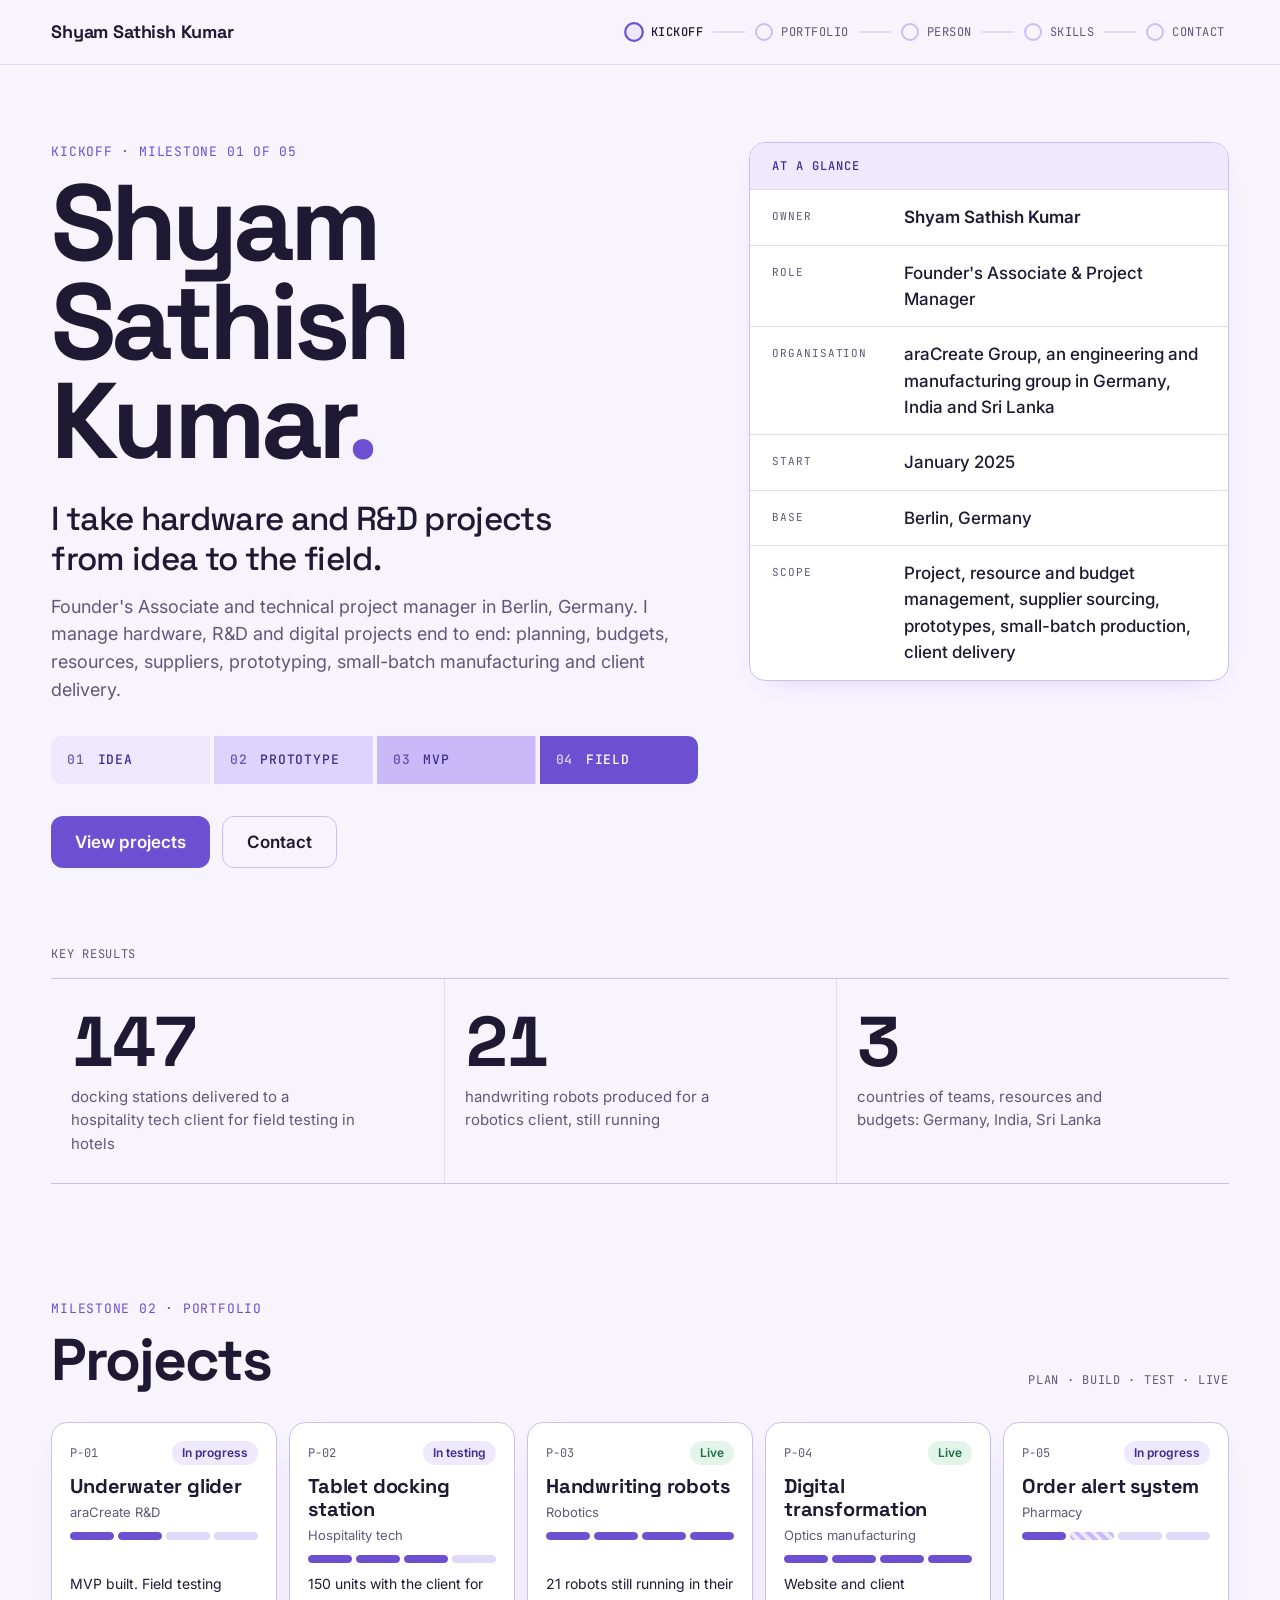
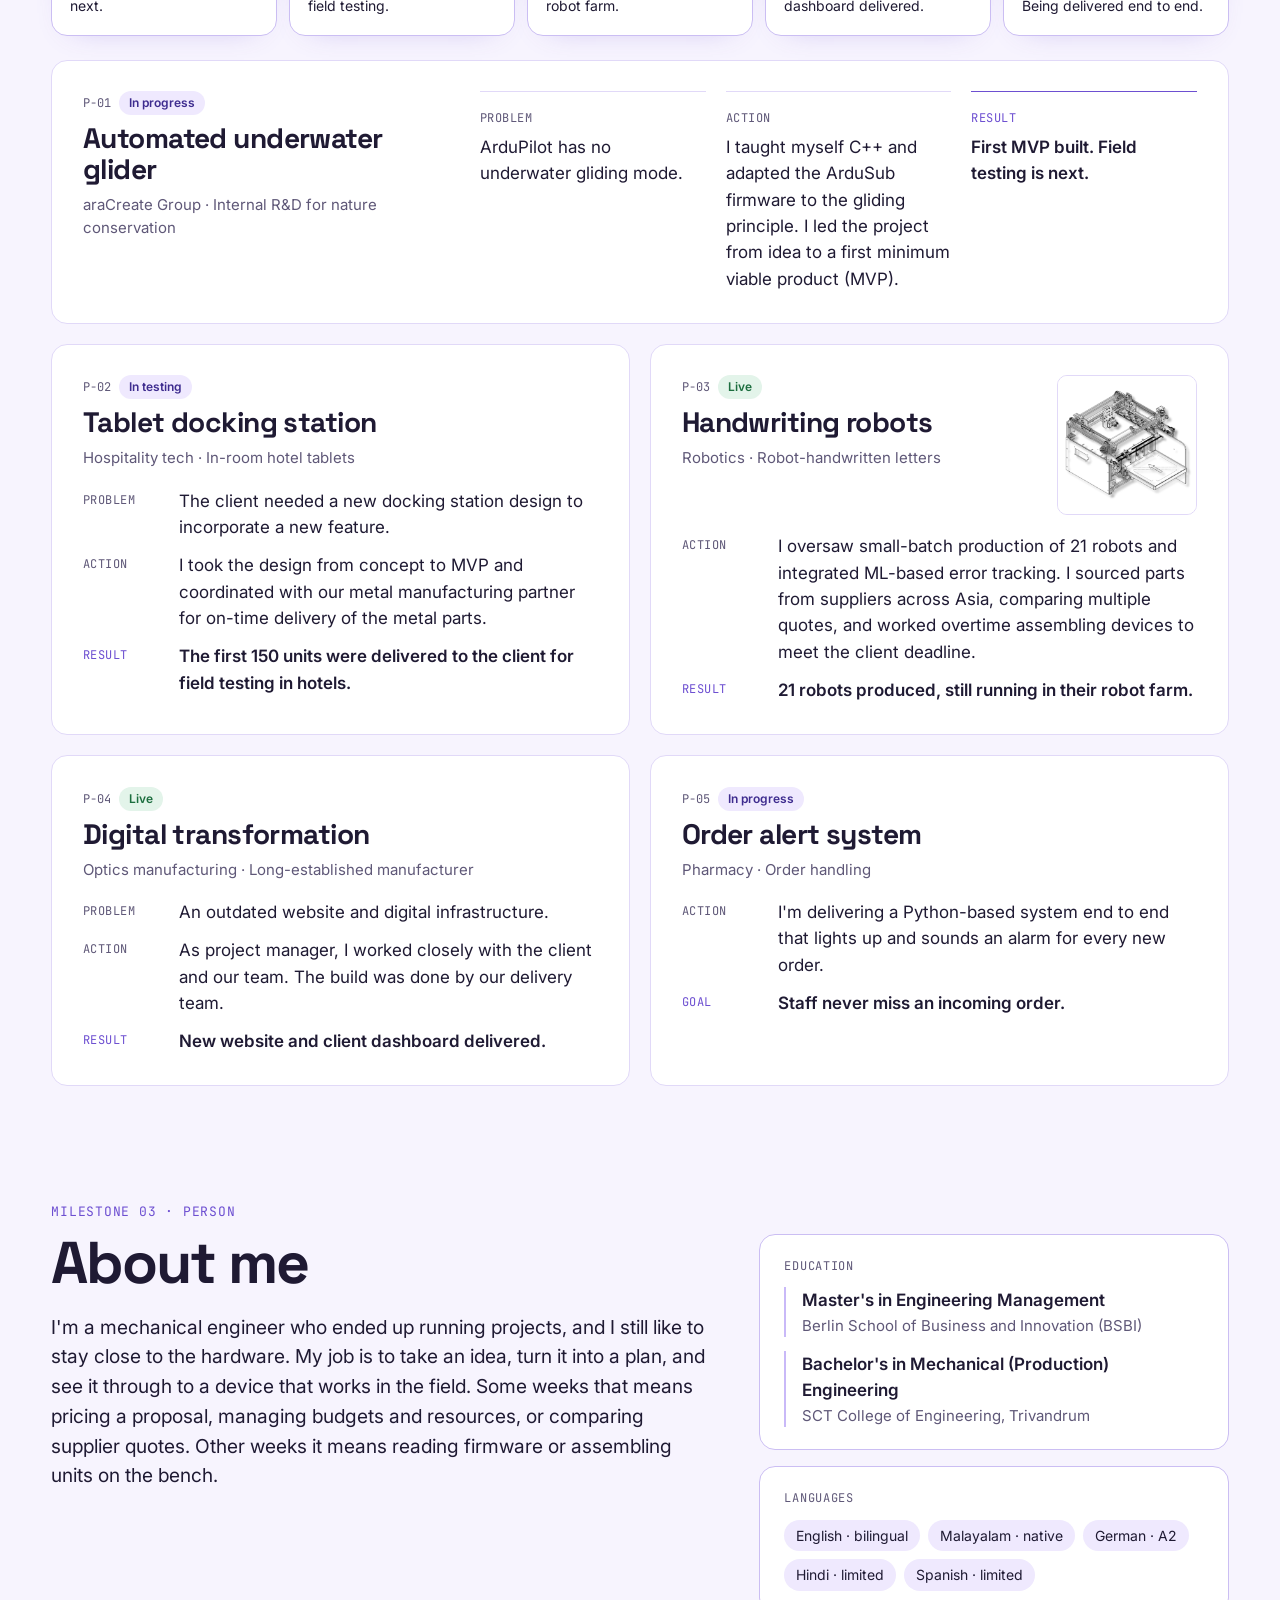
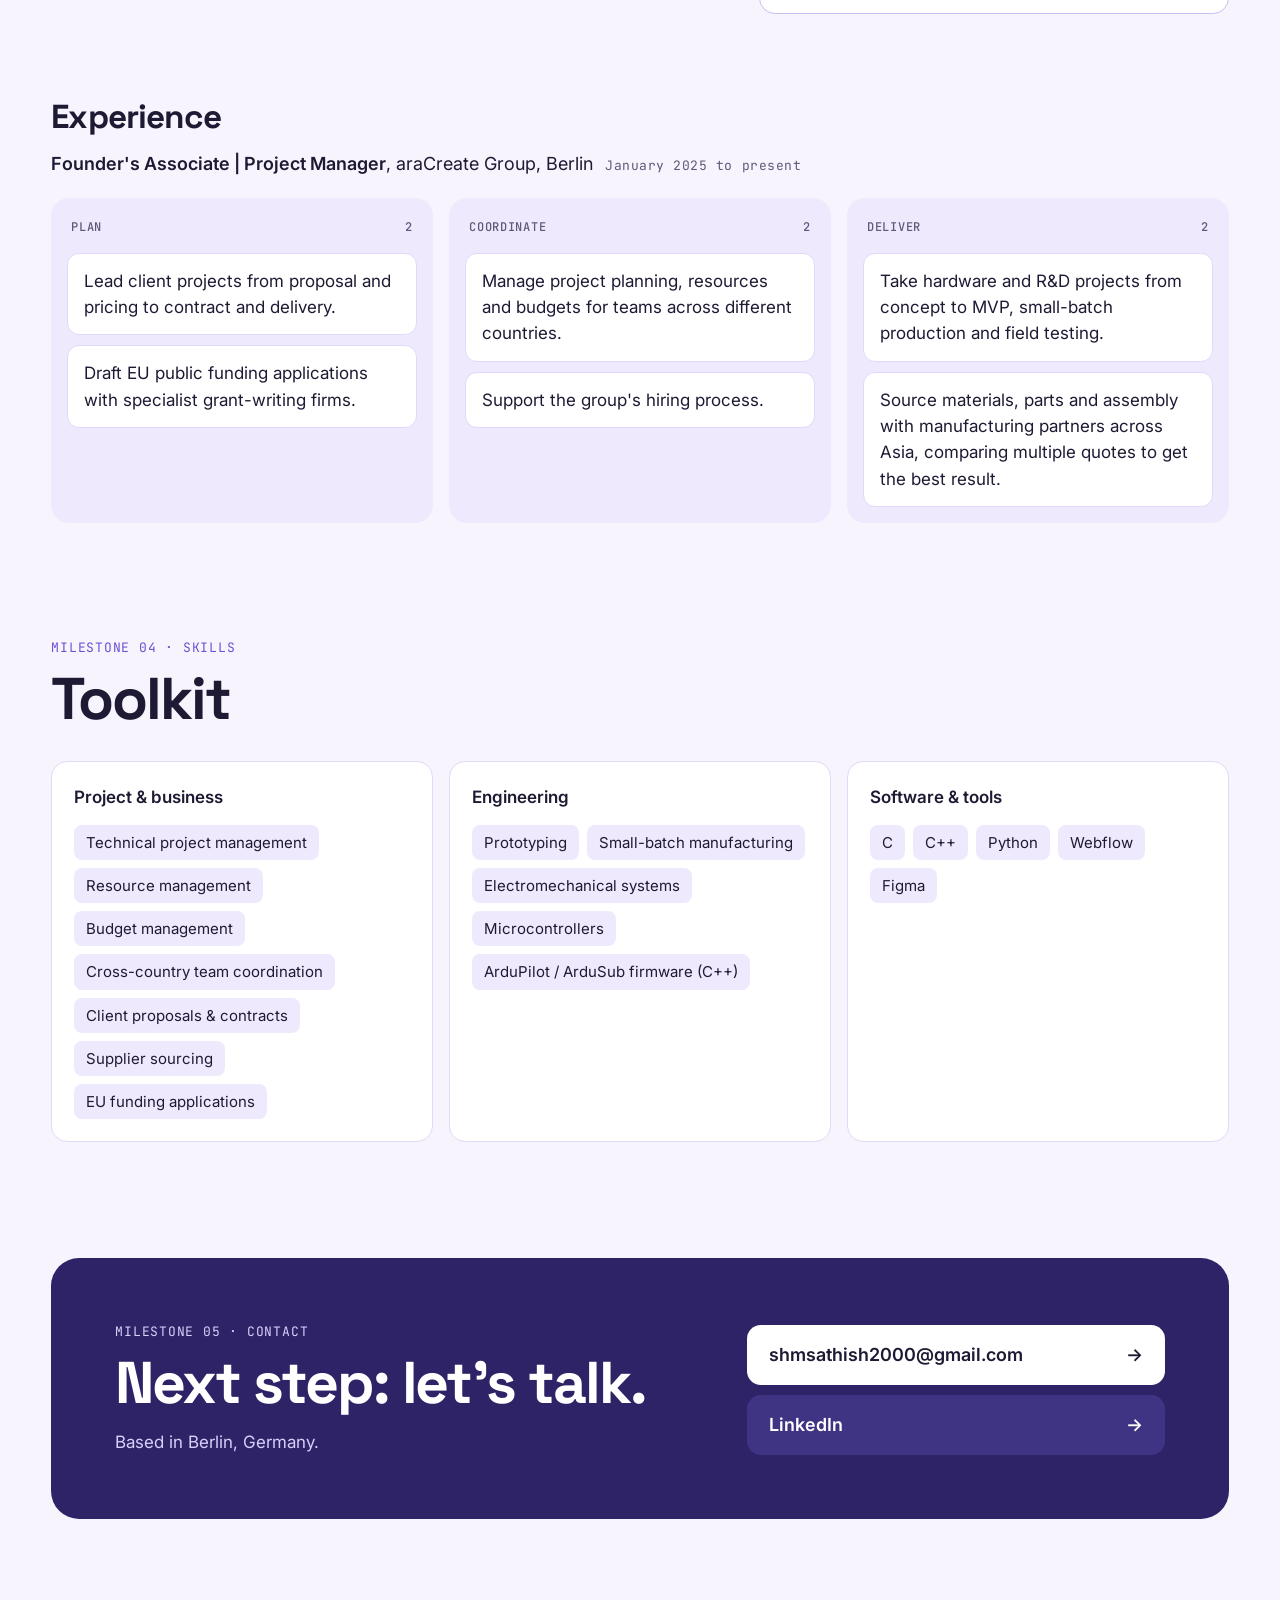
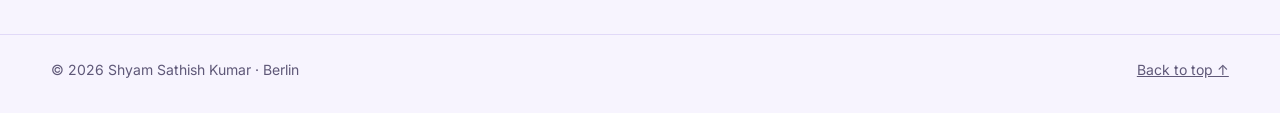
==== index.html @ 3085f550 "Personal portfolio site for shmsathish.site" ====
<!doctype html>
<html lang="en">
<head>
  <meta charset="utf-8">
  <meta name="viewport" content="width=device-width, initial-scale=1">
  <title>Shyam Sathish Kumar · Founder's Associate &amp; Technical Project Manager, Berlin</title>
  <meta name="description" content="Shyam Sathish Kumar is a Founder's Associate and technical project manager in Berlin who takes hardware and R&amp;D projects from idea to prototype, MVP, small-batch production and field testing.">
  <meta name="author" content="Shyam Sathish Kumar">
  <meta name="robots" content="index, follow">
  <meta name="color-scheme" content="light">
  <meta name="theme-color" content="#F7F4FE">
  <link rel="canonical" href="https://shmsathish.site/">

  <!-- Open Graph: the preview card on LinkedIn, WhatsApp, Slack etc. -->
  <meta property="og:type" content="profile">
  <meta property="og:url" content="https://shmsathish.site/">
  <meta property="og:site_name" content="Shyam Sathish Kumar">
  <meta property="og:title" content="Shyam Sathish Kumar · Founder's Associate &amp; Technical Project Manager">
  <meta property="og:description" content="I take hardware and R&amp;D projects from idea to the field. Based in Berlin.">
  <meta property="og:image" content="https://shmsathish.site/assets/images/og-image.jpg">
  <meta property="og:image:width" content="1200">
  <meta property="og:image:height" content="630">
  <meta property="og:image:alt" content="Shyam Sathish Kumar. I take hardware and R&amp;D projects from idea to the field.">
  <meta property="profile:first_name" content="Shyam">
  <meta property="profile:last_name" content="Sathish Kumar">
  <meta name="twitter:card" content="summary_large_image">

  <!-- Structured data: helps search engines and AI answers describe Shyam correctly -->
  <script type="application/ld+json">
  {
    "@context": "https://schema.org",
    "@type": "ProfilePage",
    "url": "https://shmsathish.site/",
    "mainEntity": {
      "@type": "Person",
      "name": "Shyam Sathish Kumar",
      "url": "https://shmsathish.site/",
      "email": "mailto:shmsathish2000@gmail.com",
      "jobTitle": "Founder's Associate and Project Manager",
      "description": "Founder's Associate and technical project manager who takes hardware and R&D projects from idea to prototype, MVP, small-batch production and field testing.",
      "worksFor": {
        "@type": "Organization",
        "name": "araCreate Group",
        "description": "Engineering and manufacturing group with organisations in Germany, India and Sri Lanka."
      },
      "address": { "@type": "PostalAddress", "addressLocality": "Berlin", "addressCountry": "DE" },
      "alumniOf": [
        { "@type": "CollegeOrUniversity", "name": "Berlin School of Business and Innovation (BSBI)" },
        { "@type": "CollegeOrUniversity", "name": "SCT College of Engineering, Trivandrum" }
      ],
      "hasCredential": [
        { "@type": "EducationalOccupationalCredential", "credentialCategory": "degree", "name": "Master's in Engineering Management" },
        { "@type": "EducationalOccupationalCredential", "credentialCategory": "degree", "name": "Bachelor's in Mechanical (Production) Engineering" }
      ],
      "knowsLanguage": ["English", "Malayalam", "German", "Hindi", "Spanish"],
      "knowsAbout": ["Technical project management", "Resource management", "Budget management", "Supplier sourcing", "EU funding applications", "Prototyping", "Small-batch manufacturing", "Electromechanical systems", "Microcontrollers", "ArduPilot", "ArduSub", "C++", "Python"],
      "sameAs": ["https://www.linkedin.com/in/shmsathish"]
    }
  }
  </script>

  <link rel="icon" href="favicon.svg" type="image/svg+xml">
  <link rel="preconnect" href="https://fonts.googleapis.com">
  <link rel="preconnect" href="https://fonts.gstatic.com" crossorigin>
  <link rel="stylesheet" href="https://fonts.googleapis.com/css2?family=Inter:wght@400;500;600&amp;family=JetBrains+Mono:wght@400;500&amp;family=Space+Grotesk:wght@500;700&amp;display=swap">
  <link rel="stylesheet" href="styles.css">
  <script>document.documentElement.classList.add("js");</script>
  <script src="script.js" defer></script>
</head>
<body>
  <a class="skip-link" href="#main">Skip to content</a>

  <header class="site-header">
    <div class="header-inner">
      <a class="brand" href="#top">Shyam Sathish Kumar</a>
      <nav class="miles" aria-label="Sections">
        <ol>
          <li><a href="#top"><span class="mile-dot" aria-hidden="true"><svg viewBox="0 0 12 12"><path d="M2.5 6.2 5 8.6l4.5-5"/></svg></span><span class="mile-label">Kickoff</span></a></li>
          <li><a href="#projects"><span class="mile-dot" aria-hidden="true"><svg viewBox="0 0 12 12"><path d="M2.5 6.2 5 8.6l4.5-5"/></svg></span><span class="mile-label">Portfolio</span></a></li>
          <li><a href="#about"><span class="mile-dot" aria-hidden="true"><svg viewBox="0 0 12 12"><path d="M2.5 6.2 5 8.6l4.5-5"/></svg></span><span class="mile-label">Person</span></a></li>
          <li><a href="#skills"><span class="mile-dot" aria-hidden="true"><svg viewBox="0 0 12 12"><path d="M2.5 6.2 5 8.6l4.5-5"/></svg></span><span class="mile-label">Skills</span></a></li>
          <li><a href="#contact"><span class="mile-dot" aria-hidden="true"><svg viewBox="0 0 12 12"><path d="M2.5 6.2 5 8.6l4.5-5"/></svg></span><span class="mile-label">Contact</span></a></li>
        </ol>
      </nav>
    </div>
    <span class="progress" aria-hidden="true"></span>
  </header>

  <main id="main">
    <!-- Milestone 01: Kickoff -->
    <section class="section hero" id="top" aria-labelledby="name">
      <div class="hero-grid">
        <div class="hero-main">
          <p class="kicker">Kickoff · Milestone 01 of 05</p>
          <h1 id="name">Shyam Sathish <span class="nowrap">Kumar<span class="accent-dot">.</span></span></h1>
          <p class="lead">I take hardware and R&amp;D projects from idea to the field.</p>
          <p class="summary">Founder's Associate and technical project manager in Berlin, Germany. I manage hardware, R&amp;D and digital projects end to end: planning, budgets, resources, suppliers, prototyping, small-batch manufacturing and client delivery.</p>
          <ol class="steps" aria-label="How a project moves">
            <li><span class="step-n">01</span> Idea</li>
            <li><span class="step-n">02</span> Prototype</li>
            <li><span class="step-n">03</span> MVP</li>
            <li><span class="step-n">04</span> Field</li>
          </ol>
          <div class="cta">
            <a class="btn btn-primary" href="#projects">View projects</a>
            <!-- Remove "hidden" once assets/cv.pdf is in the folder -->
            <a class="btn btn-ghost" href="assets/cv.pdf" download hidden>Download CV</a>
            <a class="btn btn-ghost" href="#contact">Contact</a>
          </div>
        </div>

        <aside class="glance" aria-labelledby="glance-title">
          <h2 class="glance-title" id="glance-title">At a glance</h2>
          <dl>
            <div><dt>Owner</dt><dd><strong>Shyam Sathish Kumar</strong></dd></div>
            <div><dt>Role</dt><dd>Founder's Associate &amp; Project Manager</dd></div>
            <div><dt>Organisation</dt><dd>araCreate Group, an engineering and manufacturing group in Germany, India and Sri Lanka</dd></div>
            <div><dt>Start</dt><dd>January 2025</dd></div>
            <div><dt>Base</dt><dd>Berlin, Germany</dd></div>
            <div><dt>Scope</dt><dd>Project, resource and budget management, supplier sourcing, prototypes, small-batch production, client delivery</dd></div>
          </dl>
        </aside>
      </div>

      <div class="results">
        <h2 class="label">Key results</h2>
        <ul class="kpis">
          <li><span class="kpi-num" data-count="150">150</span><span class="kpi-text">docking stations delivered to a hospitality tech client for field testing in hotels</span></li>
          <li><span class="kpi-num" data-count="21">21</span><span class="kpi-text">handwriting robots produced for a robotics client, still running</span></li>
          <li><span class="kpi-num" data-count="3">3</span><span class="kpi-text">countries of teams, resources and budgets: Germany, India, Sri Lanka</span></li>
        </ul>
      </div>
    </section>

    <!-- Milestone 02: Portfolio -->
    <section class="section" id="projects" aria-labelledby="projects-title">
      <p class="kicker">Milestone 02 · Portfolio</p>
      <div class="section-head">
        <h2 id="projects-title">Projects</h2>
        <p class="legend" aria-hidden="true">Plan · Build · Test · Live</p>
      </div>

      <ol class="board" data-stagger>
        <li data-reveal>
          <a class="tile" href="#p-01">
            <span class="tile-top"><span class="code">P-01</span><span class="chip">In progress</span></span>
            <span class="tile-name">Underwater glider</span>
            <span class="tile-client">araCreate R&amp;D</span>
            <span class="meter" role="img" aria-label="Stage: build done, test next"><i class="on"></i><i class="on"></i><i></i><i></i></span>
            <span class="tile-note">MVP built. Field testing next.</span>
          </a>
        </li>
        <li data-reveal>
          <a class="tile" href="#p-02">
            <span class="tile-top"><span class="code">P-02</span><span class="chip">In testing</span></span>
            <span class="tile-name">Tablet docking station</span>
            <span class="tile-client">Hospitality tech</span>
            <span class="meter" role="img" aria-label="Stage: test"><i class="on"></i><i class="on"></i><i class="on"></i><i></i></span>
            <span class="tile-note">150 units with the client for field testing.</span>
          </a>
        </li>
        <li data-reveal>
          <a class="tile" href="#p-03">
            <span class="tile-top"><span class="code">P-03</span><span class="chip chip-live">Live</span></span>
            <span class="tile-name">Handwriting robots</span>
            <span class="tile-client">Robotics</span>
            <span class="meter" role="img" aria-label="Stage: live"><i class="on"></i><i class="on"></i><i class="on"></i><i class="on"></i></span>
            <span class="tile-note">21 robots still running in their robot farm.</span>
          </a>
        </li>
        <li data-reveal>
          <a class="tile" href="#p-04">
            <span class="tile-top"><span class="code">P-04</span><span class="chip chip-live">Live</span></span>
            <span class="tile-name">Digital transformation</span>
            <span class="tile-client">Optics manufacturing</span>
            <span class="meter" role="img" aria-label="Stage: live"><i class="on"></i><i class="on"></i><i class="on"></i><i class="on"></i></span>
            <span class="tile-note">Website and client dashboard delivered.</span>
          </a>
        </li>
        <li data-reveal>
          <a class="tile" href="#p-05">
            <span class="tile-top"><span class="code">P-05</span><span class="chip">In progress</span></span>
            <span class="tile-name">Order alert system</span>
            <span class="tile-client">Pharmacy</span>
            <span class="meter" role="img" aria-label="Stage: build in progress"><i class="on"></i><i class="part"></i><i></i><i></i></span>
            <span class="tile-note">Being delivered end to end.</span>
          </a>
        </li>
      </ol>

      <div class="cards">
        <!-- To add a photo later: put assets/images/glider.jpg in the folder and add
             <img class="card-media" src="assets/images/glider.jpg" alt="..." width="1200" height="750" loading="lazy">
             as the first child of this article. -->
        <article class="card card-wide" id="p-01" data-reveal>
          <header class="card-head">
            <p class="card-meta"><span class="code">P-01</span><span class="chip">In progress</span></p>
            <h3>Automated underwater glider</h3>
            <p class="card-client">araCreate Group · Internal R&amp;D for nature conservation</p>
          </header>
          <dl class="par">
            <div><dt>Problem</dt><dd>ArduPilot has no underwater gliding mode.</dd></div>
            <div><dt>Action</dt><dd>I taught myself C++ and adapted the ArduSub firmware to the gliding principle. I led the project from idea to a first minimum viable product (MVP).</dd></div>
            <div class="par-result"><dt>Result</dt><dd>First MVP built. Field testing is next.</dd></div>
          </dl>
        </article>

        <article class="card" id="p-02" data-reveal>
          <header class="card-head">
            <p class="card-meta"><span class="code">P-02</span><span class="chip">In testing</span></p>
            <h3>Tablet docking station</h3>
            <p class="card-client">Hospitality tech · In-room hotel tablets</p>
          </header>
          <dl class="par">
            <div><dt>Problem</dt><dd>The client needed a new docking station design to incorporate a new feature.</dd></div>
            <div><dt>Action</dt><dd>I took the design from concept to MVP and coordinated with our metal manufacturing partner for on-time delivery of the metal parts.</dd></div>
            <div class="par-result"><dt>Result</dt><dd>The first 150 units were delivered to the client for field testing in hotels.</dd></div>
          </dl>
        </article>

        <article class="card card-figure" id="p-03" data-reveal>
          <header class="card-head">
            <p class="card-meta"><span class="code">P-03</span><span class="chip chip-live">Live</span></p>
            <h3>Handwriting robots</h3>
            <p class="card-client">Robotics · Robot-handwritten letters</p>
          </header>
          <img class="card-drawing" src="assets/images/handwriting-robot.jpg" alt="Technical drawing of the handwriting robot" width="864" height="864" loading="lazy" decoding="async">
          <dl class="par">
            <div><dt>Action</dt><dd>I oversaw small-batch production of 21 robots and integrated ML-based error tracking. I sourced parts from suppliers across Asia, comparing multiple quotes, and worked overtime assembling devices to meet the client deadline.</dd></div>
            <div class="par-result"><dt>Result</dt><dd>21 robots produced, still running in their robot farm.</dd></div>
          </dl>
        </article>

        <article class="card" id="p-04" data-reveal>
          <header class="card-head">
            <p class="card-meta"><span class="code">P-04</span><span class="chip chip-live">Live</span></p>
            <h3>Digital transformation</h3>
            <p class="card-client">Optics manufacturing · Long-established manufacturer</p>
          </header>
          <dl class="par">
            <div><dt>Problem</dt><dd>An outdated website and digital infrastructure.</dd></div>
            <div><dt>Action</dt><dd>As project manager, I worked closely with the client and our team. The build was done by our delivery team.</dd></div>
            <div class="par-result"><dt>Result</dt><dd>New website and client dashboard delivered.</dd></div>
          </dl>
        </article>

        <article class="card" id="p-05" data-reveal>
          <header class="card-head">
            <p class="card-meta"><span class="code">P-05</span><span class="chip">In progress</span></p>
            <h3>Order alert system</h3>
            <p class="card-client">Pharmacy · Order handling</p>
          </header>
          <dl class="par">
            <div><dt>Action</dt><dd>I'm delivering a Python-based system end to end that lights up and sounds an alarm for every new order.</dd></div>
            <div class="par-result"><dt>Goal</dt><dd>Staff never miss an incoming order.</dd></div>
          </dl>
        </article>
      </div>
    </section>

    <!-- Milestone 03: Person -->
    <section class="section" id="about" aria-labelledby="about-title">
      <p class="kicker">Milestone 03 · Person</p>
      <div class="split">
        <div data-reveal>
          <h2 id="about-title">About me</h2>
          <p class="about-text">I'm a mechanical engineer who ended up running projects, and I still like to stay close to the hardware. My job is to take an idea, turn it into a plan, and see it through to a device that works in the field. Some weeks that means pricing a proposal, managing budgets and resources, or comparing supplier quotes. Other weeks it means reading firmware or assembling units on the bench.</p>
        </div>
        <div class="side" data-reveal>
          <div class="panel">
            <h3 class="label">Education</h3>
            <ul class="edu">
              <li><strong>Master's in Engineering Management</strong><span>Berlin School of Business and Innovation (BSBI)</span></li>
              <li><strong>Bachelor's in Mechanical (Production) Engineering</strong><span>SCT College of Engineering, Trivandrum</span></li>
            </ul>
          </div>
          <div class="panel">
            <h3 class="label">Languages</h3>
            <ul class="pills">
              <li>English · bilingual</li>
              <li>Malayalam · native</li>
              <li>German · A2</li>
              <li>Hindi · limited</li>
              <li>Spanish · limited</li>
            </ul>
          </div>
        </div>
      </div>

      <div class="experience">
        <h3 class="exp-title">Experience</h3>
        <p class="exp-role"><span><strong>Founder's Associate | Project Manager</strong>, araCreate Group, Berlin</span> <span class="exp-dates">January 2025 to present</span></p>
        <div class="kanban">
          <section class="lane" aria-labelledby="lane-plan">
            <h4 class="lane-head" id="lane-plan"><span>Plan</span><span aria-hidden="true">2</span></h4>
            <ul data-stagger>
              <li data-reveal="slide">Lead client projects from proposal and pricing to contract and delivery.</li>
              <li data-reveal="slide">Draft EU public funding applications with specialist grant-writing firms.</li>
            </ul>
          </section>
          <section class="lane" aria-labelledby="lane-coordinate">
            <h4 class="lane-head" id="lane-coordinate"><span>Coordinate</span><span aria-hidden="true">2</span></h4>
            <ul data-stagger>
              <li data-reveal="slide">Manage project planning, resources and budgets for teams across different countries.</li>
              <li data-reveal="slide">Support the group's hiring process.</li>
            </ul>
          </section>
          <section class="lane" aria-labelledby="lane-deliver">
            <h4 class="lane-head" id="lane-deliver"><span>Deliver</span><span aria-hidden="true">2</span></h4>
            <ul data-stagger>
              <li data-reveal="slide">Take hardware and R&amp;D projects from concept to MVP, small-batch production and field testing.</li>
              <li data-reveal="slide">Source materials, parts and assembly with manufacturing partners across Asia, comparing multiple quotes to get the best result.</li>
            </ul>
          </section>
        </div>
      </div>
    </section>

    <!-- Milestone 04: Skills -->
    <section class="section" id="skills" aria-labelledby="skills-title">
      <p class="kicker">Milestone 04 · Skills</p>
      <h2 id="skills-title">Toolkit</h2>
      <div class="skills" data-stagger>
        <div class="skill-group" data-reveal>
          <h3>Project &amp; business</h3>
          <ul class="tags">
            <li>Technical project management</li>
            <li>Resource management</li>
            <li>Budget management</li>
            <li>Cross-country team coordination</li>
            <li>Client proposals &amp; contracts</li>
            <li>Supplier sourcing</li>
            <li>EU funding applications</li>
          </ul>
        </div>
        <div class="skill-group" data-reveal>
          <h3>Engineering</h3>
          <ul class="tags">
            <li>Prototyping</li>
            <li>Small-batch manufacturing</li>
            <li>Electromechanical systems</li>
            <li>Microcontrollers</li>
            <li>ArduPilot / ArduSub firmware (C++)</li>
          </ul>
        </div>
        <div class="skill-group" data-reveal>
          <h3>Software &amp; tools</h3>
          <ul class="tags">
            <li>C</li>
            <li>C++</li>
            <li>Python</li>
            <li>Webflow</li>
            <li>Figma</li>
          </ul>
        </div>
      </div>
    </section>

    <!-- Milestone 05: Contact -->
    <section class="section section-last" id="contact" aria-labelledby="contact-title">
      <div class="handover" data-reveal>
        <div>
          <p class="kicker kicker-light">Milestone 05 · Contact</p>
          <h2 id="contact-title">Next step: let's talk.</h2>
          <p class="handover-note">Based in Berlin, Germany.</p>
        </div>
        <div class="contact-links">
          <a class="contact-link contact-link-light" href="mailto:shmsathish2000@gmail.com"><span>shmsathish2000@gmail.com</span><span class="arrow" aria-hidden="true">→</span></a>
          <a class="contact-link" href="https://www.linkedin.com/in/shmsathish" rel="me noopener" target="_blank"><span>LinkedIn</span><span class="arrow" aria-hidden="true">→</span></a>
        </div>
      </div>
    </section>
  </main>

  <footer class="site-footer">
    <p>© 2026 Shyam Sathish Kumar · Berlin</p>
    <a href="#top">Back to top ↑</a>
  </footer>
</body>
</html>
---- styles.css ----
/* ==========================================================
   Shyam Sathish Kumar · personal site
   Design: "Project plan" (C2, lavender). Light mode only.
   ========================================================== */

:root {
  color-scheme: light;

  /* Palette */
  --page: #F7F4FE;
  --card: #FFFFFF;
  --soft: #EFE9FE;
  --line: #E1D9F8;
  --border: #CBBEF3;
  --text: #1F1A33;
  --muted: #5F5878;
  --accent: #6D4FD1;
  --accent-deep: #3E2C8F;
  --dark: #2E2366;
  --dark-2: #3F3383;
  --on-dark-muted: #D9CFFB;
  --live-bg: #E3F4EA;
  --live-text: #1C6E3F;
  --step-1: #EEE8FE;
  --step-2: #DED3FC;
  --step-3: #C9B9F8;

  /* Type */
  --font-display: "Space Grotesk", system-ui, sans-serif;
  --font-body: "Inter", system-ui, -apple-system, "Segoe UI", sans-serif;
  --font-mono: "JetBrains Mono", ui-monospace, Menlo, Consolas, monospace;

  /* Layout */
  --gutter: clamp(16px, 4vw, 64px);
  --section-gap: clamp(72px, 9vw, 128px);
  --radius: 16px;
  --radius-sm: 10px;
  --shadow: 0 10px 30px -22px rgba(109, 79, 209, 0.45);
  --shadow-lift: 0 18px 36px -20px rgba(109, 79, 209, 0.5);
  --ease: cubic-bezier(0.22, 1, 0.36, 1);
  --header-h: 64px;
}

*,
*::before,
*::after { box-sizing: border-box; }

html {
  scroll-behavior: smooth;
  scroll-padding-top: calc(var(--header-h) + 16px);
  -webkit-text-size-adjust: 100%;
}

body {
  margin: 0;
  background: var(--page);
  color: var(--text);
  font-family: var(--font-body);
  font-size: 17px;
  line-height: 1.55;
  -webkit-font-smoothing: antialiased;
  overflow-x: hidden;
}

h1, h2, h3, h4, p, ul, ol, dl, dd { margin: 0; }
ul, ol { padding: 0; list-style: none; }
img { max-width: 100%; height: auto; display: block; }

a { color: inherit; }
a:focus-visible,
.btn:focus-visible {
  outline: 3px solid var(--accent);
  outline-offset: 3px;
  border-radius: 6px;
}

.nowrap { white-space: nowrap; }

.skip-link {
  position: absolute;
  left: 16px;
  top: -60px;
  z-index: 100;
  padding: 10px 16px;
  border-radius: var(--radius-sm);
  background: var(--dark);
  color: #FFFFFF;
  font-weight: 600;
  text-decoration: none;
}
.skip-link:focus { top: 12px; }

/* ---------- Shared bits ---------- */

.kicker {
  margin-bottom: 12px;
  font-family: var(--font-mono);
  font-size: 13px;
  letter-spacing: 0.06em;
  text-transform: uppercase;
  color: var(--accent);
}
.kicker-light { color: var(--on-dark-muted); }

.label {
  font-family: var(--font-mono);
  font-size: 12px;
  font-weight: 400;
  letter-spacing: 0.06em;
  text-transform: uppercase;
  color: var(--muted);
}

.section {
  padding: var(--section-gap) var(--gutter) 0;
}
.section-last { padding-bottom: var(--section-gap); }

.section > h2,
.section-head h2,
.split h2,
.handover h2 {
  font-family: var(--font-display);
  font-weight: 700;
  font-size: clamp(40px, 4.6vw, 68px);
  line-height: 1;
  letter-spacing: -0.035em;
}
.section > h2 { margin-bottom: 32px; }

.section-head {
  display: flex;
  flex-wrap: wrap;
  justify-content: space-between;
  align-items: flex-end;
  gap: 16px;
  margin-bottom: 32px;
}
.legend {
  font-family: var(--font-mono);
  font-size: 12px;
  letter-spacing: 0.06em;
  text-transform: uppercase;
  color: var(--muted);
}

.code {
  font-family: var(--font-mono);
  font-size: 12px;
  color: var(--muted);
}

.chip {
  display: inline-block;
  padding: 3px 10px;
  border-radius: 999px;
  background: var(--soft);
  color: var(--accent-deep);
  font-size: 12px;
  font-weight: 600;
  line-height: 1.5;
  white-space: nowrap;
}
.chip-live {
  background: var(--live-bg);
  color: var(--live-text);
}

.btn {
  display: inline-flex;
  align-items: center;
  justify-content: center;
  min-height: 52px;
  padding: 0 24px;
  border-radius: 12px;
  font-weight: 600;
  text-decoration: none;
  transition: transform 0.25s var(--ease), box-shadow 0.25s var(--ease), background-color 0.2s;
}
.btn[hidden] { display: none; }
.btn-primary {
  background: var(--accent);
  color: #FFFFFF;
}
.btn-primary:hover {
  background: #5E41C2;
  transform: translateY(-2px);
  box-shadow: var(--shadow-lift);
}
.btn-ghost {
  border: 1px solid var(--border);
  background: transparent;
  color: var(--text);
}
.btn-ghost:hover {
  background: var(--card);
  transform: translateY(-2px);
}

/* ---------- Header + milestone nav ---------- */

.site-header {
  position: sticky;
  top: 0;
  z-index: 50;
  background: rgba(247, 244, 254, 0.88);
  -webkit-backdrop-filter: saturate(1.4) blur(12px);
  backdrop-filter: saturate(1.4) blur(12px);
  border-bottom: 1px solid var(--line);
}
.header-inner {
  display: flex;
  justify-content: space-between;
  align-items: center;
  gap: 24px;
  min-height: var(--header-h);
  padding: 0 var(--gutter);
}
.brand {
  font-family: var(--font-display);
  font-weight: 700;
  font-size: 18px;
  letter-spacing: -0.01em;
  text-decoration: none;
  white-space: nowrap;
}

.miles { position: relative; }
.miles ol {
  display: flex;
  align-items: center;
  font-family: var(--font-mono);
  font-size: 12px;
  letter-spacing: 0.04em;
  text-transform: uppercase;
}
.miles li {
  display: flex;
  align-items: center;
}
.miles li + li::before {
  content: "";
  width: 32px;
  height: 2px;
  margin: 0 6px;
  background: var(--line);
  transition: background-color 0.4s var(--ease);
}
.miles li.is-done + li::before,
.miles li.is-current::before { background: var(--accent); }
.miles a {
  display: flex;
  align-items: center;
  gap: 8px;
  min-height: 44px;
  padding: 0 4px;
  color: var(--muted);
  text-decoration: none;
  white-space: nowrap;
  transition: color 0.2s;
}
.miles a:hover { color: var(--text); }
.mile-dot {
  display: inline-flex;
  align-items: center;
  justify-content: center;
  width: 18px;
  height: 18px;
  border-radius: 50%;
  border: 2px solid var(--border);
  background: transparent;
  transition: background-color 0.35s var(--ease), border-color 0.35s var(--ease), transform 0.35s var(--ease);
}
.mile-dot svg {
  width: 11px;
  height: 11px;
  fill: none;
  stroke: #FFFFFF;
  stroke-width: 1.8;
  stroke-linecap: round;
  stroke-linejoin: round;
  stroke-dasharray: 12;
  stroke-dashoffset: 12;
  transition: stroke-dashoffset 0.4s var(--ease) 0.1s;
}
.miles li.is-current a { color: var(--text); font-weight: 500; }
.miles li.is-current .mile-dot {
  border-color: var(--accent);
  background: var(--step-1);
  transform: scale(1.1);
}
.miles li.is-done a { color: var(--text); }
.miles li.is-done .mile-dot {
  border-color: var(--accent);
  background: var(--accent);
}
.miles li.is-done .mile-dot svg { stroke-dashoffset: 0; }

.progress {
  position: absolute;
  left: 0;
  bottom: -1px;
  height: 3px;
  width: 100%;
  background: var(--accent);
  transform-origin: 0 50%;
  transform: scaleX(var(--progress, 0));
}

/* ---------- Hero ---------- */

.hero { padding-top: clamp(40px, 6vw, 88px); }

.hero-grid {
  display: grid;
  grid-template-columns: minmax(0, 1.35fr) minmax(0, 1fr);
  gap: clamp(24px, 4vw, 64px);
  align-items: start;
}

.hero h1 {
  font-family: var(--font-display);
  font-weight: 700;
  font-size: clamp(52px, 8.4vw, 140px);
  line-height: 0.92;
  letter-spacing: -0.045em;
}
.accent-dot { color: var(--accent); }

.lead {
  margin-top: 28px;
  max-width: 24ch;
  font-family: var(--font-display);
  font-weight: 500;
  font-size: clamp(24px, 2.6vw, 38px);
  line-height: 1.2;
  letter-spacing: -0.02em;
}
.summary {
  margin-top: 14px;
  max-width: 62ch;
  font-size: 18px;
  color: var(--muted);
}

.steps {
  display: grid;
  grid-template-columns: repeat(4, minmax(0, 1fr));
  gap: 4px;
  margin-top: 32px;
}
.steps li {
  padding: 14px 16px;
  font-family: var(--font-mono);
  font-size: 13px;
  font-weight: 500;
  letter-spacing: 0.06em;
  text-transform: uppercase;
  color: var(--accent-deep);
}
.steps li:nth-child(1) { background: var(--step-1); border-radius: var(--radius-sm) 0 0 var(--radius-sm); }
.steps li:nth-child(2) { background: var(--step-2); }
.steps li:nth-child(3) { background: var(--step-3); }
.steps li:nth-child(4) { background: var(--accent); color: #FFFFFF; border-radius: 0 var(--radius-sm) var(--radius-sm) 0; }
.step-n { opacity: 0.75; margin-right: 4px; }

.cta {
  display: flex;
  flex-wrap: wrap;
  gap: 12px;
  margin-top: 32px;
}

.glance {
  border: 1px solid var(--border);
  border-radius: var(--radius);
  background: var(--card);
  box-shadow: var(--shadow);
  overflow: hidden;
}
.glance-title {
  padding: 14px 22px;
  border-bottom: 1px solid var(--line);
  background: var(--soft);
  font-family: var(--font-mono);
  font-size: 12px;
  font-weight: 500;
  letter-spacing: 0.08em;
  text-transform: uppercase;
  color: var(--accent-deep);
}
.glance dl > div {
  display: grid;
  grid-template-columns: 120px minmax(0, 1fr);
  gap: 12px;
  padding: 14px 22px;
  border-bottom: 1px solid var(--line);
}
.glance dl > div:last-child { border-bottom: 0; }
.glance dt {
  padding-top: 4px;
  font-family: var(--font-mono);
  font-size: 11px;
  letter-spacing: 0.08em;
  text-transform: uppercase;
  color: var(--muted);
}
.glance dd { font-weight: 500; }
.glance strong { font-weight: 600; }

.results { margin-top: clamp(48px, 6vw, 88px); }
.results .label { margin-bottom: 14px; }
.kpis {
  display: grid;
  grid-template-columns: repeat(3, minmax(0, 1fr));
  border-top: 1px solid var(--border);
  border-bottom: 1px solid var(--border);
}
.kpis li {
  display: flex;
  flex-direction: column;
  gap: 8px;
  padding: 28px 20px;
}
.kpis li + li { border-left: 1px solid var(--line); }
.kpi-num {
  font-family: var(--font-display);
  font-weight: 700;
  font-size: clamp(48px, 5.5vw, 84px);
  line-height: 1;
  letter-spacing: -0.04em;
  font-variant-numeric: tabular-nums;
}
.kpi-text {
  max-width: 32ch;
  font-size: 15px;
  color: var(--muted);
}

/* ---------- Projects: status board ---------- */

.board {
  display: grid;
  grid-template-columns: repeat(5, minmax(0, 1fr));
  gap: 12px;
}
.tile {
  height: 100%;
  display: flex;
  flex-direction: column;
  gap: 10px;
  padding: 18px;
  border: 1px solid var(--border);
  border-radius: var(--radius);
  background: var(--card);
  box-shadow: var(--shadow);
  text-decoration: none;
  transition: transform 0.3s var(--ease), box-shadow 0.3s var(--ease), border-color 0.3s;
}
.tile:hover {
  transform: translateY(-4px);
  box-shadow: var(--shadow-lift);
  border-color: var(--accent);
}
.tile:focus-visible {
  outline: 3px solid var(--accent);
  outline-offset: 3px;
}
.tile-top {
  display: flex;
  justify-content: space-between;
  align-items: center;
  gap: 8px;
}
.tile-name {
  font-family: var(--font-display);
  font-weight: 700;
  font-size: 20px;
  line-height: 1.15;
  letter-spacing: -0.01em;
}
.tile-client {
  margin-top: -6px;
  font-size: 13px;
  color: var(--muted);
}
.tile-note {
  margin-top: auto;
  font-size: 14px;
}

.meter {
  display: grid;
  grid-template-columns: repeat(4, minmax(0, 1fr));
  gap: 4px;
}
.meter i {
  position: relative;
  height: 8px;
  border-radius: 4px;
  background: var(--line);
  overflow: hidden;
}
.meter i::after {
  content: "";
  position: absolute;
  inset: 0;
  border-radius: inherit;
  transform-origin: 0 50%;
  transform: scaleX(0);
}
.meter i.on::after { background: var(--accent); transform: scaleX(1); }
.meter i.part::after {
  background: repeating-linear-gradient(45deg, var(--step-3) 0 4px, var(--step-1) 4px 8px);
  transform: scaleX(1);
}

/* ---------- Projects: cards ---------- */

.cards {
  display: grid;
  grid-template-columns: repeat(2, minmax(0, 1fr));
  gap: 20px;
  margin-top: 24px;
}
.card {
  display: flex;
  flex-direction: column;
  gap: 18px;
  padding: clamp(22px, 2.4vw, 32px);
  border: 1px solid var(--line);
  border-radius: var(--radius);
  background: var(--card);
  transition: transform 0.3s var(--ease), box-shadow 0.3s var(--ease), border-color 0.3s;
}
.card:hover {
  transform: translateY(-3px);
  box-shadow: var(--shadow-lift);
  border-color: var(--border);
}
.card:target { border-color: var(--accent); box-shadow: var(--shadow-lift); }

.card-head { display: flex; flex-direction: column; gap: 8px; }
.card-meta { display: flex; flex-wrap: wrap; align-items: center; gap: 8px; }
.card h3 {
  font-family: var(--font-display);
  font-weight: 700;
  font-size: clamp(24px, 2.2vw, 30px);
  line-height: 1.1;
  letter-spacing: -0.02em;
}
.card-client { font-size: 15px; color: var(--muted); }

.par { display: flex; flex-direction: column; gap: 12px; }
.par > div {
  display: grid;
  grid-template-columns: 84px minmax(0, 1fr);
  gap: 12px;
}
.par dt {
  padding-top: 3px;
  font-family: var(--font-mono);
  font-size: 12px;
  letter-spacing: 0.04em;
  text-transform: uppercase;
  color: var(--muted);
}
.par-result dt { color: var(--accent); }
.par-result dd { font-weight: 600; }

/* Wide card: header on the left, Problem / Action / Result in columns */
.card-wide {
  grid-column: 1 / -1;
  display: grid;
  grid-template-columns: minmax(0, 1fr) minmax(0, 2fr);
  gap: clamp(20px, 3vw, 48px);
  align-items: start;
}
.card-wide .par {
  display: grid;
  grid-template-columns: repeat(3, minmax(0, 1fr));
  gap: 20px;
}
.card-wide .par > div {
  grid-template-columns: minmax(0, 1fr);
  align-content: start;
  gap: 6px;
  padding-top: 14px;
  border-top: 1px solid var(--line);
}
.card-wide .par-result { border-top-color: var(--accent) !important; }
.card-wide .card-media {
  grid-column: 1 / -1;
  width: 100%;
  border-radius: var(--radius-sm);
  object-fit: cover;
  aspect-ratio: 16 / 7;
}

/* Card with the handwriting robot drawing beside the text */
.card-figure {
  display: grid;
  grid-template-columns: minmax(0, 1fr) 140px;
  grid-template-areas: "head img" "par par";
  gap: 18px;
}
.card-figure .card-head { grid-area: head; }
.card-figure .par { grid-area: par; }
.card-drawing {
  grid-area: img;
  width: 140px;
  height: 140px;
  object-fit: contain;
  justify-self: end;
  border-radius: var(--radius-sm);
  border: 1px solid var(--line);
  background: #FFFFFF;
}

/* ---------- Person ---------- */

.split {
  display: grid;
  grid-template-columns: minmax(0, 1.4fr) minmax(0, 1fr);
  gap: clamp(32px, 4vw, 64px);
}
.split h2 { margin-bottom: 20px; }
.about-text {
  max-width: 60ch;
  font-size: clamp(18px, 1.5vw, 22px);
  line-height: 1.55;
}

.side { display: flex; flex-direction: column; gap: 16px; }
.panel {
  padding: 22px 24px;
  border: 1px solid var(--border);
  border-radius: var(--radius);
  background: var(--card);
}
.panel .label { margin-bottom: 12px; }
.edu { display: flex; flex-direction: column; gap: 14px; }
.edu li {
  display: flex;
  flex-direction: column;
  padding-left: 16px;
  border-left: 2px solid var(--step-3);
}
.edu strong { font-weight: 600; }
.edu span { font-size: 15px; color: var(--muted); }

.pills { display: flex; flex-wrap: wrap; gap: 8px; }
.pills li {
  padding: 5px 12px;
  border-radius: 999px;
  background: var(--soft);
  font-size: 14px;
}

.experience { margin-top: clamp(48px, 6vw, 80px); }
.exp-title {
  margin-bottom: 8px;
  font-family: var(--font-display);
  font-weight: 700;
  font-size: clamp(28px, 2.6vw, 36px);
  letter-spacing: -0.025em;
}
.exp-role {
  display: flex;
  flex-wrap: wrap;
  align-items: baseline;
  gap: 4px 12px;
  margin-bottom: 20px;
  font-size: 18px;
}
.exp-role strong { font-weight: 600; }
.exp-dates {
  font-family: var(--font-mono);
  font-size: 13px;
  letter-spacing: 0.04em;
  color: var(--muted);
}

.kanban {
  display: grid;
  grid-template-columns: repeat(3, minmax(0, 1fr));
  gap: 16px;
}
.lane {
  display: flex;
  flex-direction: column;
  gap: 10px;
  padding: 16px;
  border-radius: 18px;
  background: var(--soft);
}
.lane-head {
  display: flex;
  justify-content: space-between;
  padding: 4px 4px 6px;
  font-family: var(--font-mono);
  font-size: 12px;
  font-weight: 500;
  letter-spacing: 0.06em;
  text-transform: uppercase;
  color: var(--muted);
}
.lane ul { display: flex; flex-direction: column; gap: 10px; }
.lane li {
  padding: 14px 16px;
  border: 1px solid var(--line);
  border-radius: 12px;
  background: var(--card);
  transition: transform 0.3s var(--ease), box-shadow 0.3s var(--ease);
}
.lane li:hover {
  transform: translateY(-2px);
  box-shadow: var(--shadow);
}

/* ---------- Skills ---------- */

.skills {
  display: grid;
  grid-template-columns: repeat(3, minmax(0, 1fr));
  gap: 16px;
}
.skill-group {
  padding: 22px;
  border: 1px solid var(--line);
  border-radius: var(--radius);
  background: var(--card);
}
.skill-group h3 {
  margin-bottom: 14px;
  font-size: 17px;
  font-weight: 600;
}
.tags { display: flex; flex-wrap: wrap; gap: 8px; }
.tags li {
  padding: 6px 12px;
  border-radius: 8px;
  background: var(--soft);
  font-size: 15px;
}

/* ---------- Contact ---------- */

.handover {
  display: grid;
  grid-template-columns: minmax(0, 1.4fr) minmax(0, 1fr);
  gap: 32px 48px;
  padding: clamp(28px, 5vw, 64px);
  border-radius: 28px;
  background: var(--dark);
  color: #FFFFFF;
}
.handover h2 { margin-bottom: 16px; }
.handover-note { color: var(--on-dark-muted); }
.contact-links {
  display: flex;
  flex-direction: column;
  gap: 10px;
  align-self: end;
}
.contact-link {
  display: flex;
  justify-content: space-between;
  align-items: center;
  gap: 16px;
  min-height: 60px;
  padding: 0 22px;
  border-radius: 14px;
  background: var(--dark-2);
  color: #FFFFFF;
  font-weight: 600;
  font-size: 18px;
  text-decoration: none;
  overflow-wrap: anywhere;
  transition: transform 0.25s var(--ease);
}
.contact-link-light { background: #FFFFFF; color: var(--text); }
.contact-link .arrow { transition: transform 0.25s var(--ease); }
.contact-link:hover { transform: translateY(-2px); }
.contact-link:hover .arrow { transform: translateX(4px); }
.contact-link:focus-visible { outline: 3px solid #FFFFFF; outline-offset: 3px; }

/* ---------- Footer ---------- */

.site-footer {
  display: flex;
  flex-wrap: wrap;
  justify-content: space-between;
  gap: 12px;
  padding: 24px var(--gutter) 32px;
  border-top: 1px solid var(--line);
  font-size: 14px;
  color: var(--muted);
}
.site-footer a {
  display: inline-flex;
  align-items: center;
  min-height: 44px;
  margin: -12px 0;
}

/* ---------- Motion (only when JS runs and the visitor allows motion) ---------- */

@media (prefers-reduced-motion: no-preference) {
  .js [data-reveal] {
    opacity: 0;
    transform: translateY(24px);
    transition: opacity 0.7s var(--ease), transform 0.7s var(--ease);
    transition-delay: var(--d, 0s);
  }
  .js [data-reveal="slide"] { transform: translateX(-20px); }
  .js [data-reveal].is-in {
    opacity: 1;
    transform: none;
  }
  /* script.js drops data-reveal once the reveal ends, so hover lifts work again */

  /* Hero name and step strip build in on load */
  .js .hero h1,
  .js .lead,
  .js .summary,
  .js .cta,
  .js .glance {
    opacity: 0;
    transform: translateY(18px);
    transition: opacity 0.8s var(--ease), transform 0.8s var(--ease);
  }
  .js .lead { transition-delay: 0.12s; }
  .js .summary { transition-delay: 0.2s; }
  .js .cta { transition-delay: 0.9s; }
  .js .glance { transition-delay: 0.3s; }
  .js .steps li {
    clip-path: inset(0 100% 0 0);
    transition: clip-path 0.45s var(--ease);
  }
  .js .steps li:nth-child(2) { transition-delay: 0.45s; }
  .js .steps li:nth-child(3) { transition-delay: 0.6s; }
  .js .steps li:nth-child(4) { transition-delay: 0.75s; }
  .js .steps li:nth-child(1) { transition-delay: 0.3s; }
  .js .is-loaded .hero h1,
  .js .is-loaded .lead,
  .js .is-loaded .summary,
  .js .is-loaded .cta,
  .js .is-loaded .glance {
    opacity: 1;
    transform: none;
  }
  .js .is-loaded .steps li { clip-path: inset(0 0 0 0); }

  /* Status meters fill segment by segment */
  .js .board .meter i::after {
    transform: scaleX(0);
    transition: transform 0.5s var(--ease);
  }
  .js .board .meter i:nth-child(2)::after { transition-delay: 0.15s; }
  .js .board .meter i:nth-child(3)::after { transition-delay: 0.3s; }
  .js .board .meter i:nth-child(4)::after { transition-delay: 0.45s; }
  .js .board li.is-in .meter i.on::after,
  .js .board li.is-in .meter i.part::after { transform: scaleX(1); }
  .js .board li.is-in .meter i.part::after { animation: pulse 1.6s ease-in-out 1s infinite; }
}

@keyframes pulse {
  50% { opacity: 0.45; }
}

@media (prefers-reduced-motion: reduce) {
  html { scroll-behavior: auto; }
  *,
  *::before,
  *::after {
    transition-duration: 0.01ms !important;
    animation: none !important;
  }
}

/* ---------- Responsive ---------- */

@media (max-width: 1200px) {
  .board { grid-template-columns: repeat(3, minmax(0, 1fr)); }
}

@media (max-width: 1000px) {
  .hero-grid,
  .split,
  .handover { grid-template-columns: minmax(0, 1fr); }
  .card-wide { grid-template-columns: minmax(0, 1fr); }
  .header-inner {
    flex-wrap: wrap;
    gap: 0 16px;
    padding-top: 8px;
  }
  .miles {
    width: calc(100% + 2 * var(--gutter));
    margin: 0 calc(-1 * var(--gutter));
    padding: 0 var(--gutter);
    overflow-x: auto;
    scrollbar-width: none;
  }
  .miles::-webkit-scrollbar { display: none; }
  .miles li + li::before { width: 16px; margin: 0 2px; }
  :root { --header-h: 104px; }
}

@media (max-width: 800px) {
  .cards,
  .kanban,
  .skills { grid-template-columns: minmax(0, 1fr); }
  .card-wide .par { grid-template-columns: minmax(0, 1fr); }
  .board { grid-template-columns: repeat(2, minmax(0, 1fr)); }
  .kpis { grid-template-columns: minmax(0, 1fr); }
  .kpis li + li { border-left: 0; border-top: 1px solid var(--line); }
  .kpis li { padding: 22px 4px; }
}

@media (max-width: 560px) {
  body { font-size: 16px; }
  .steps { grid-template-columns: repeat(2, minmax(0, 1fr)); }
  .steps li:nth-child(1) { border-radius: var(--radius-sm) 0 0 0; }
  .steps li:nth-child(2) { border-radius: 0 var(--radius-sm) 0 0; }
  .steps li:nth-child(3) { border-radius: 0 0 0 var(--radius-sm); }
  .steps li:nth-child(4) { border-radius: 0 0 var(--radius-sm) 0; }
  /* Status board becomes a swipeable row so it doesn't repeat the cards below */
  .board {
    display: flex;
    gap: 12px;
    margin: 0 calc(-1 * var(--gutter));
    padding: 4px var(--gutter) 20px;
    overflow-x: auto;
    scroll-snap-type: x mandatory;
    scroll-padding: 0 var(--gutter);
    scrollbar-width: none;
  }
  .board::-webkit-scrollbar { display: none; }
  .board li { flex: 0 0 78%; scroll-snap-align: start; }
  .glance dl > div { grid-template-columns: 92px minmax(0, 1fr); padding: 12px 18px; }
  .glance-title { padding: 12px 18px; }

  /* Milestones: five even columns, dot above label, all visible */
  :root { --header-h: 108px; }
  .miles { overflow: visible; }
  .miles ol {
    display: grid;
    grid-template-columns: repeat(5, minmax(0, 1fr));
    font-size: 10px;
    letter-spacing: 0.02em;
  }
  .miles li { position: relative; justify-content: center; }
  .miles li + li::before {
    position: absolute;
    top: 16px;
    left: calc(-50% + 14px);
    width: calc(100% - 28px);
    margin: 0;
  }
  .miles a {
    flex-direction: column;
    gap: 4px;
    padding: 6px 0 6px;
  }
  .par > div { grid-template-columns: minmax(0, 1fr); gap: 2px; }
  .card-figure {
    grid-template-columns: minmax(0, 1fr);
    grid-template-areas: "head" "img" "par";
  }
  .card-drawing { justify-self: start; width: 120px; height: 120px; }
  .cta .btn { flex: 1 1 auto; }
  .contact-link { font-size: 16px; padding: 0 18px; }
}
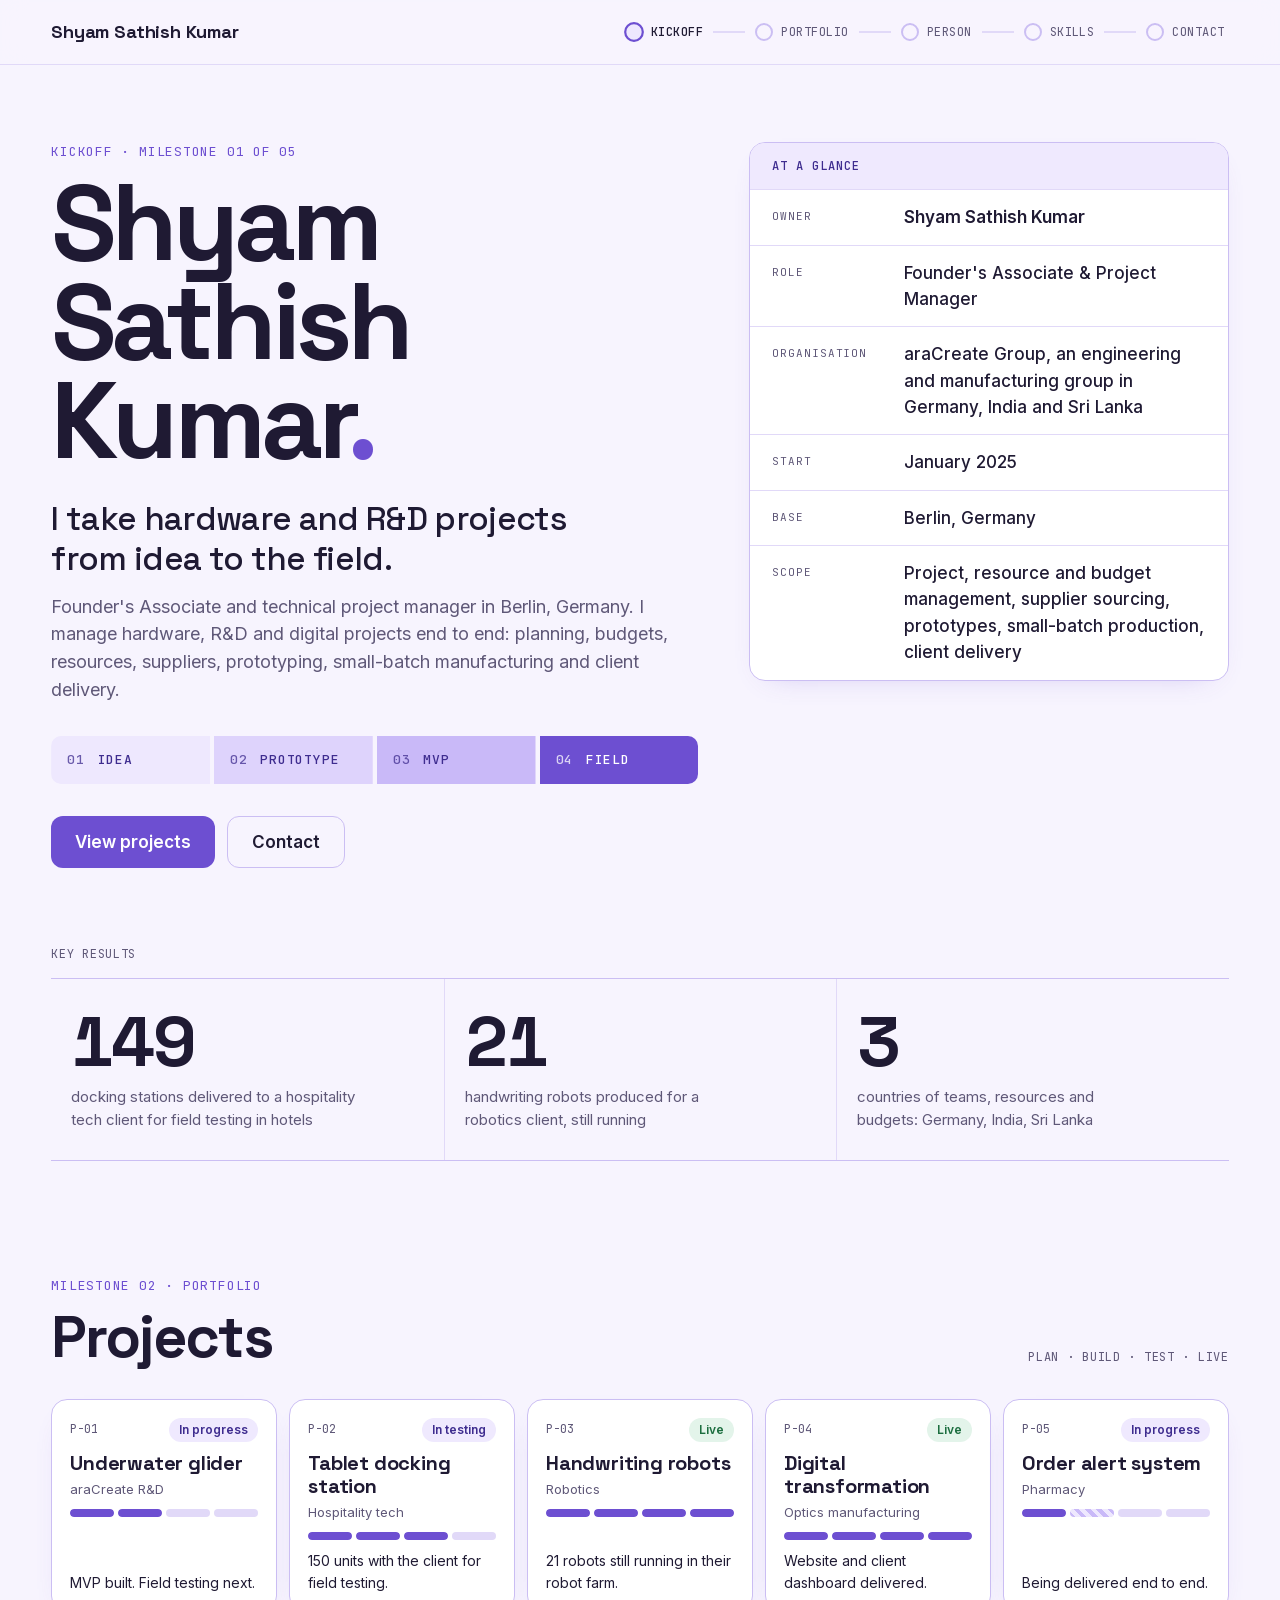
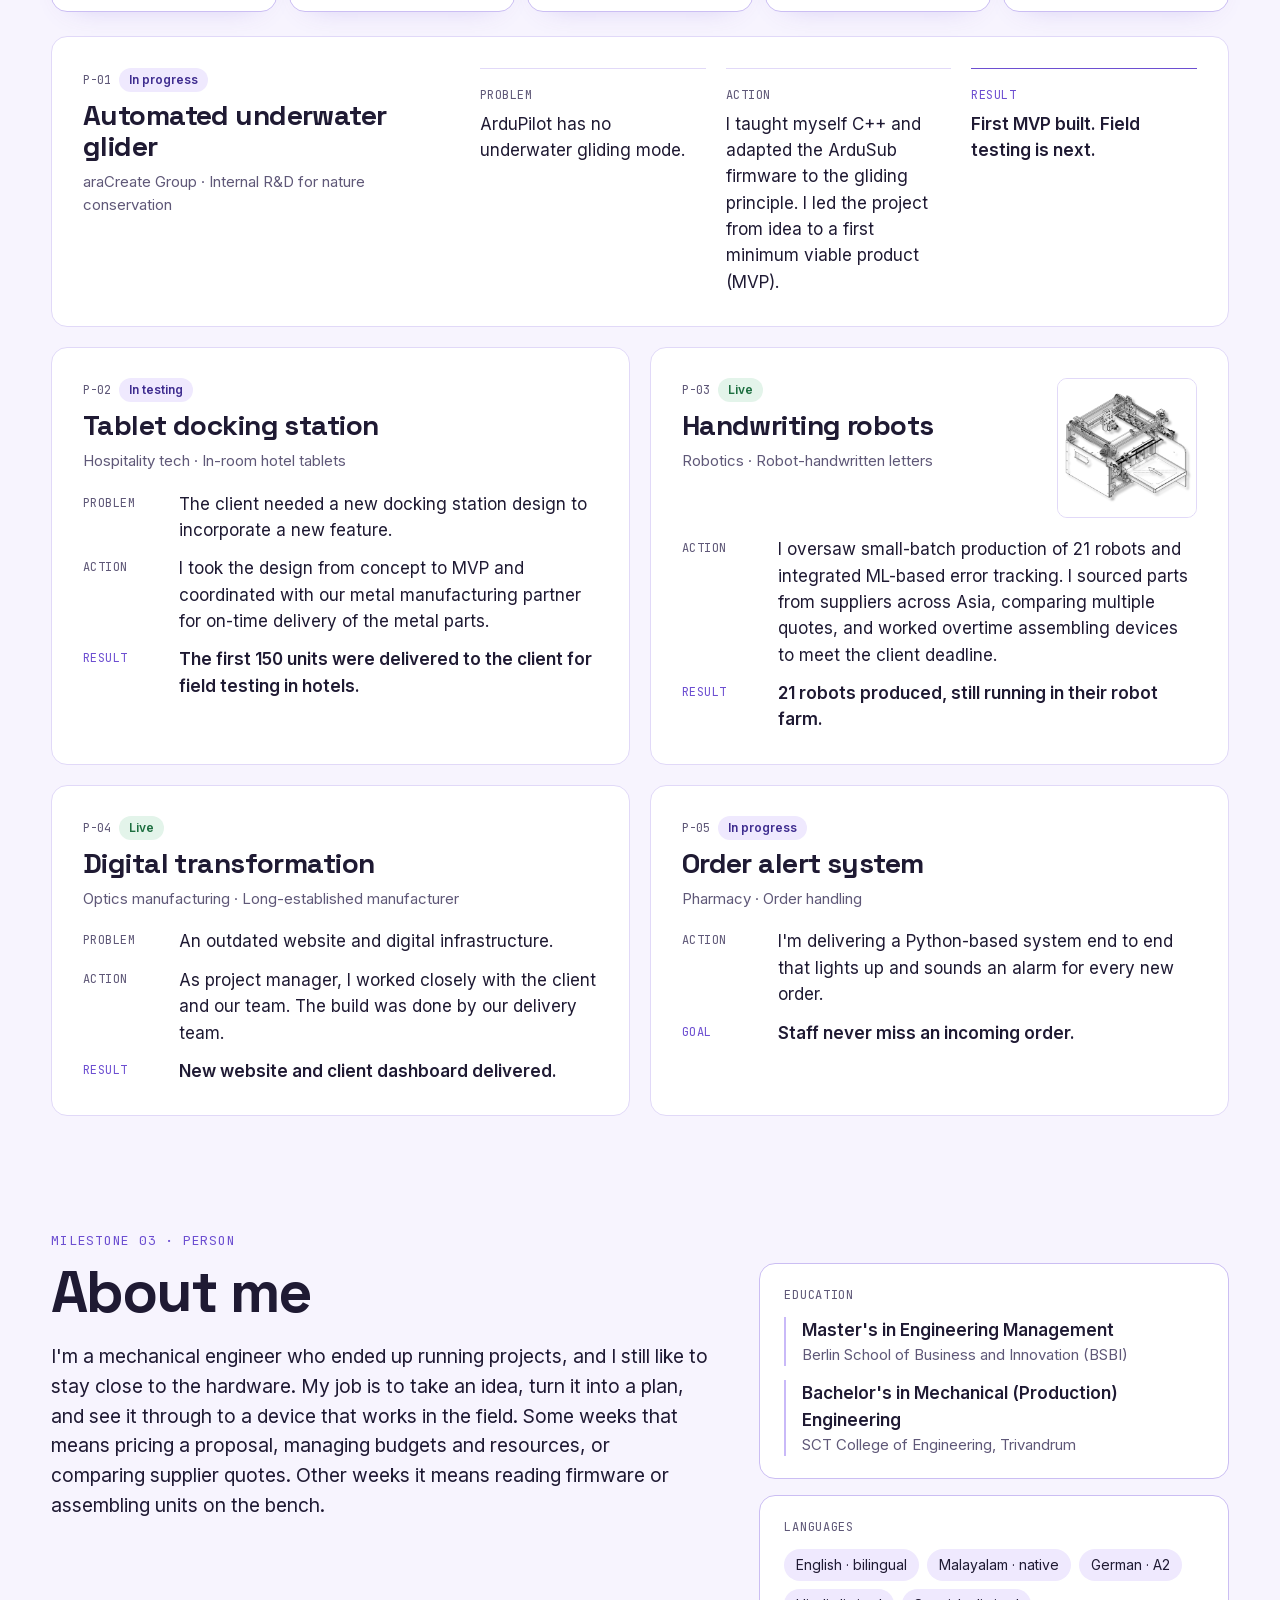
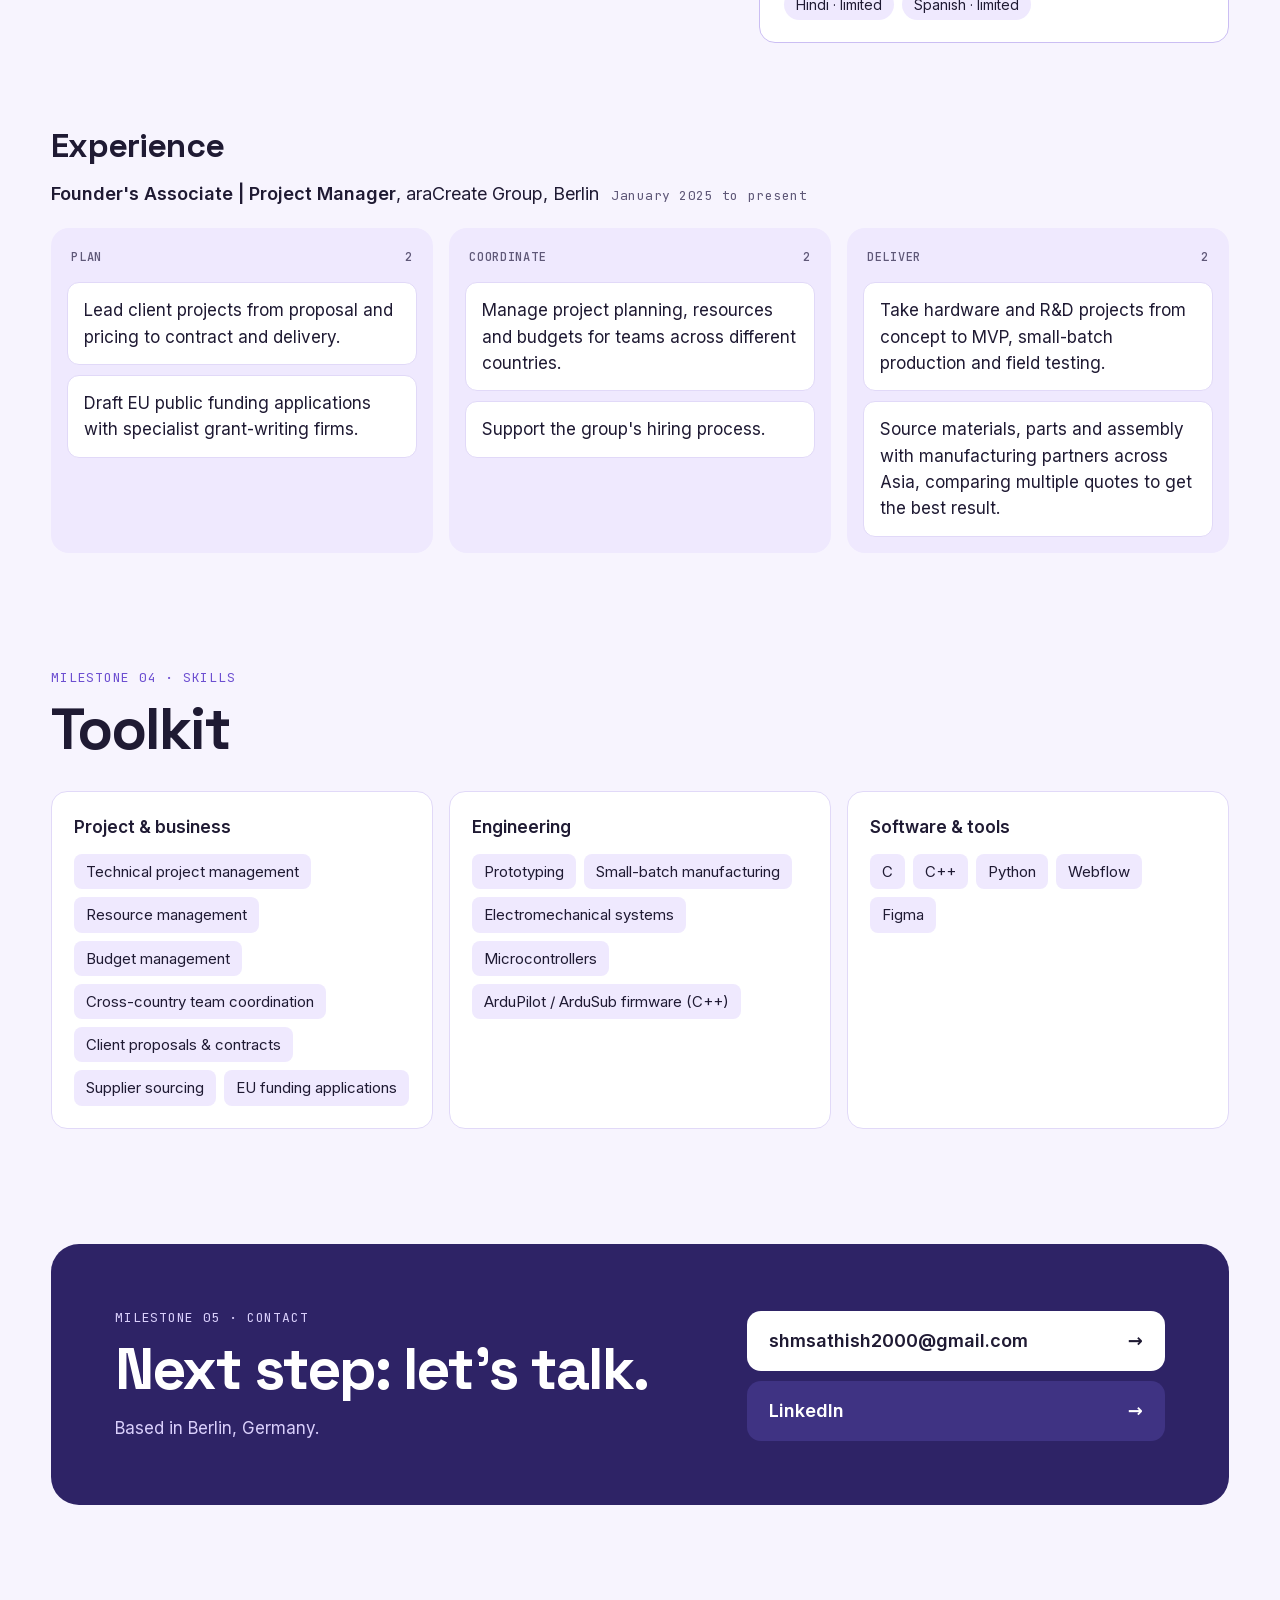
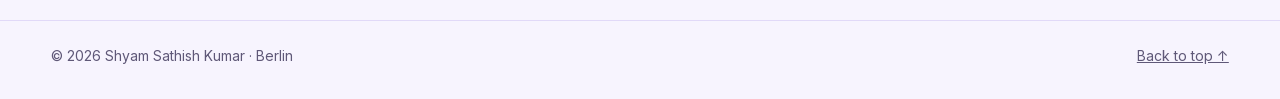
==== commit 746cc1e6: "Self-host fonts so no visitor data is sent to Google" ====
--- a/index.html
+++ b/index.html
@@ -60,9 +60,8 @@
   </script>
 
   <link rel="icon" href="favicon.svg" type="image/svg+xml">
-  <link rel="preconnect" href="https://fonts.googleapis.com">
-  <link rel="preconnect" href="https://fonts.gstatic.com" crossorigin>
-  <link rel="stylesheet" href="https://fonts.googleapis.com/css2?family=Inter:wght@400;500;600&amp;family=JetBrains+Mono:wght@400;500&amp;family=Space+Grotesk:wght@500;700&amp;display=swap">
+  <link rel="preload" href="assets/fonts/inter-latin.woff2" as="font" type="font/woff2" crossorigin>
+  <link rel="preload" href="assets/fonts/space-grotesk-latin.woff2" as="font" type="font/woff2" crossorigin>
   <link rel="stylesheet" href="styles.css">
   <script>document.documentElement.classList.add("js");</script>
   <script src="script.js" defer></script>
--- a/styles.css
+++ b/styles.css
@@ -2,6 +2,56 @@
    Shyam Sathish Kumar · personal site
    Design: "Project plan" (C2, lavender). Light mode only.
    ========================================================== */
+
+/* Fonts are self-hosted so no visitor data goes to Google (SIL Open Font License, see assets/fonts/) */
+@font-face {
+  font-family: "Inter";
+  font-style: normal;
+  font-weight: 400 600;
+  font-display: swap;
+  src: url("assets/fonts/inter-latin-ext.woff2") format("woff2");
+  unicode-range: U+0100-02BA, U+02BD-02C5, U+02C7-02CC, U+02CE-02D7, U+02DD-02FF, U+0304, U+0308, U+0329, U+1D00-1DBF, U+1E00-1E9F, U+1EF2-1EFF, U+2020, U+20A0-20AB, U+20AD-20C4, U+2113, U+2C60-2C7F, U+A720-A7FF;
+}
+@font-face {
+  font-family: "Inter";
+  font-style: normal;
+  font-weight: 400 600;
+  font-display: swap;
+  src: url("assets/fonts/inter-latin.woff2") format("woff2");
+  unicode-range: U+0000-00FF, U+0131, U+0152-0153, U+02BB-02BC, U+02C6, U+02DA, U+02DC, U+0304, U+0308, U+0329, U+2000-206F, U+20AC, U+2122, U+2191, U+2193, U+2212, U+2215, U+FEFF, U+FFFD;
+}
+@font-face {
+  font-family: "JetBrains Mono";
+  font-style: normal;
+  font-weight: 400 500;
+  font-display: swap;
+  src: url("assets/fonts/jetbrains-mono-latin-ext.woff2") format("woff2");
+  unicode-range: U+0100-02BA, U+02BD-02C5, U+02C7-02CC, U+02CE-02D7, U+02DD-02FF, U+0304, U+0308, U+0329, U+1D00-1DBF, U+1E00-1E9F, U+1EF2-1EFF, U+2020, U+20A0-20AB, U+20AD-20C4, U+2113, U+2C60-2C7F, U+A720-A7FF;
+}
+@font-face {
+  font-family: "JetBrains Mono";
+  font-style: normal;
+  font-weight: 400 500;
+  font-display: swap;
+  src: url("assets/fonts/jetbrains-mono-latin.woff2") format("woff2");
+  unicode-range: U+0000-00FF, U+0131, U+0152-0153, U+02BB-02BC, U+02C6, U+02DA, U+02DC, U+0304, U+0308, U+0329, U+2000-206F, U+20AC, U+2122, U+2191, U+2193, U+2212, U+2215, U+FEFF, U+FFFD;
+}
+@font-face {
+  font-family: "Space Grotesk";
+  font-style: normal;
+  font-weight: 500 700;
+  font-display: swap;
+  src: url("assets/fonts/space-grotesk-latin-ext.woff2") format("woff2");
+  unicode-range: U+0100-02BA, U+02BD-02C5, U+02C7-02CC, U+02CE-02D7, U+02DD-02FF, U+0304, U+0308, U+0329, U+1D00-1DBF, U+1E00-1E9F, U+1EF2-1EFF, U+2020, U+20A0-20AB, U+20AD-20C4, U+2113, U+2C60-2C7F, U+A720-A7FF;
+}
+@font-face {
+  font-family: "Space Grotesk";
+  font-style: normal;
+  font-weight: 500 700;
+  font-display: swap;
+  src: url("assets/fonts/space-grotesk-latin.woff2") format("woff2");
+  unicode-range: U+0000-00FF, U+0131, U+0152-0153, U+02BB-02BC, U+02C6, U+02DA, U+02DC, U+0304, U+0308, U+0329, U+2000-206F, U+20AC, U+2122, U+2191, U+2193, U+2212, U+2215, U+FEFF, U+FFFD;
+}
 
 :root {
   color-scheme: light;
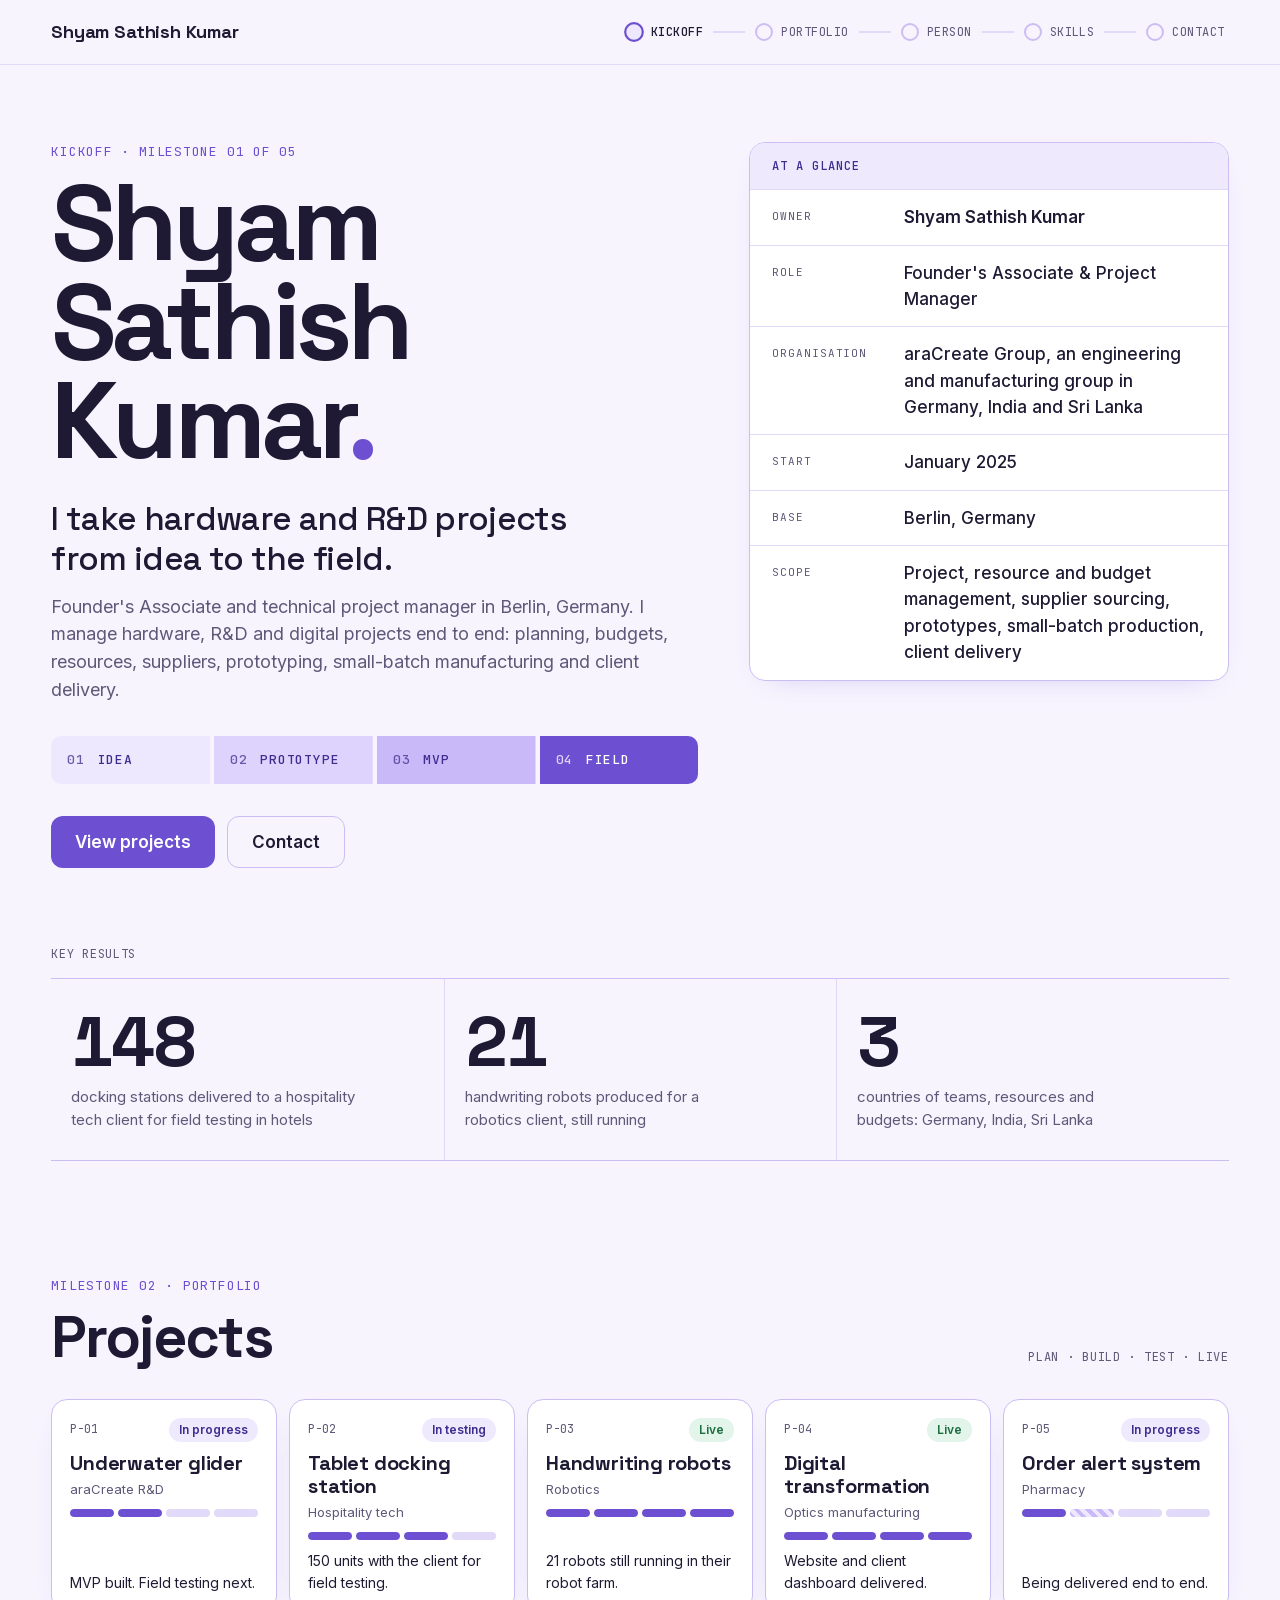
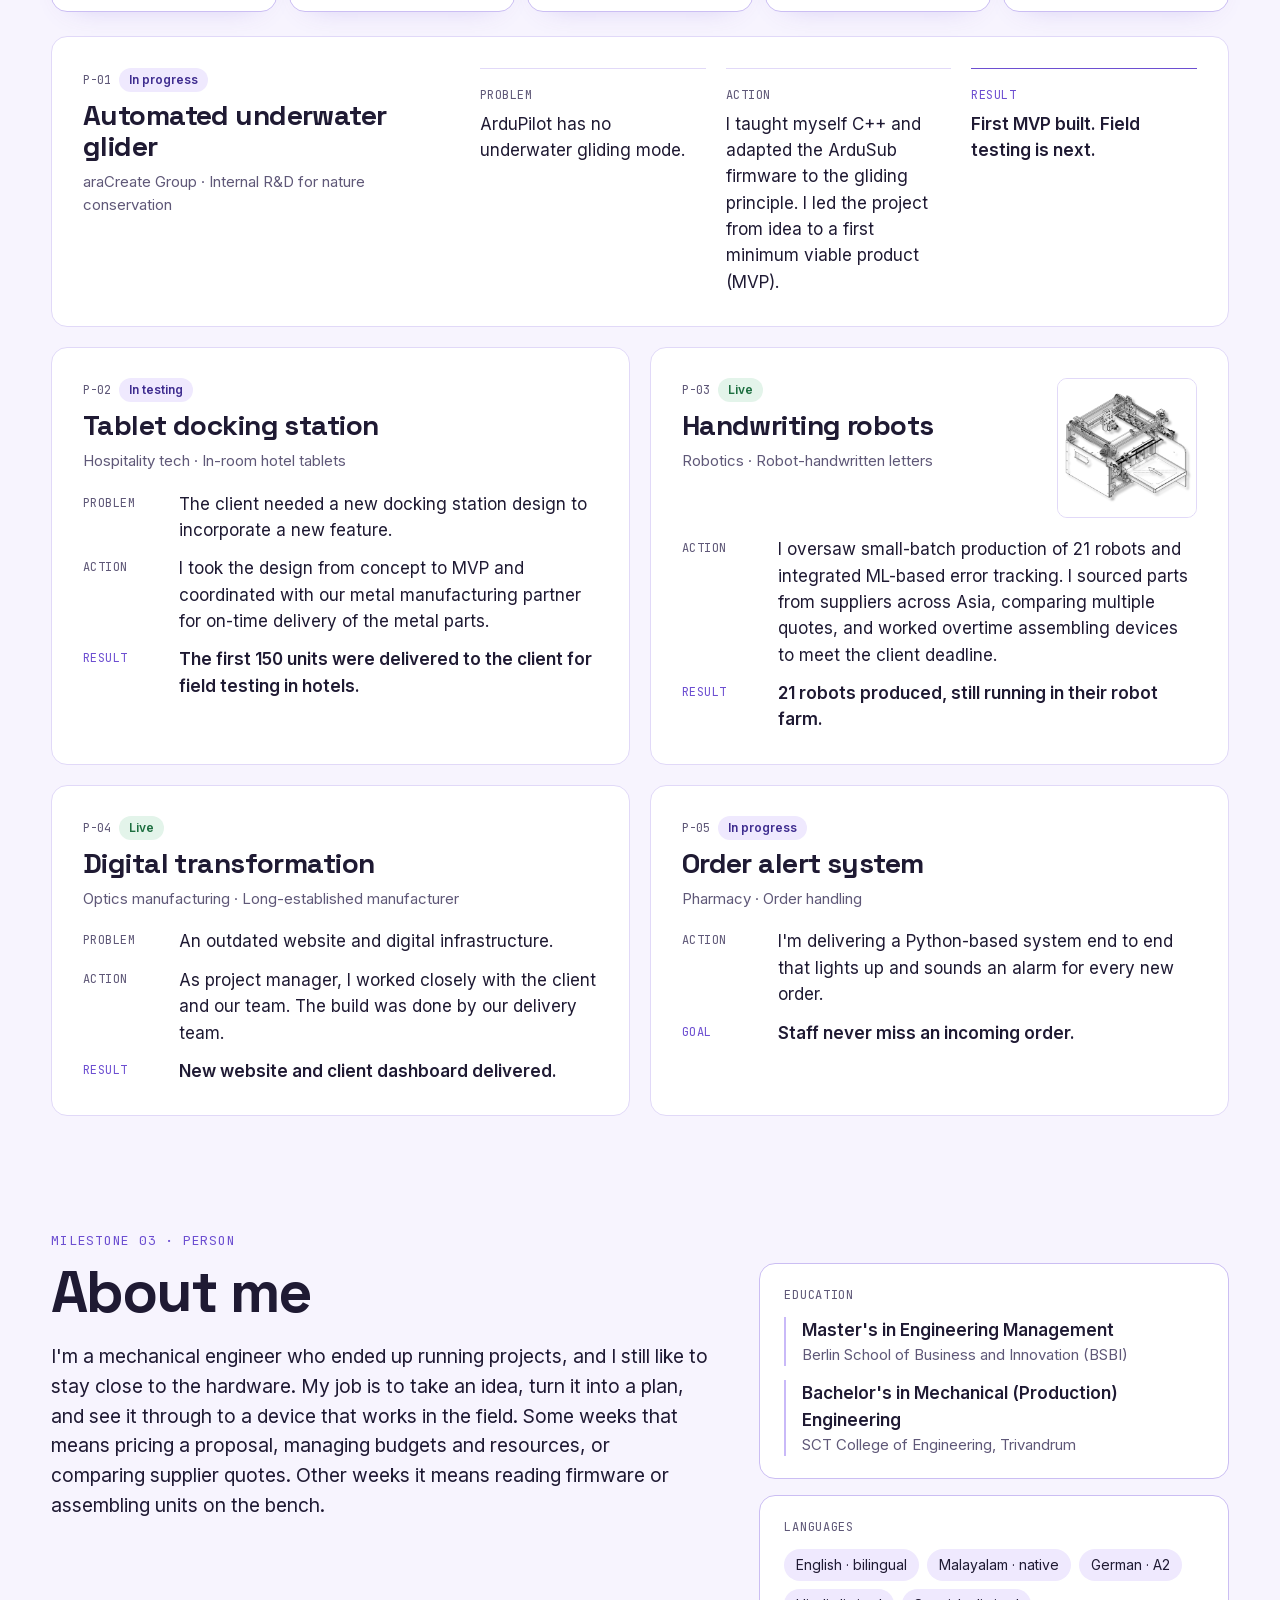
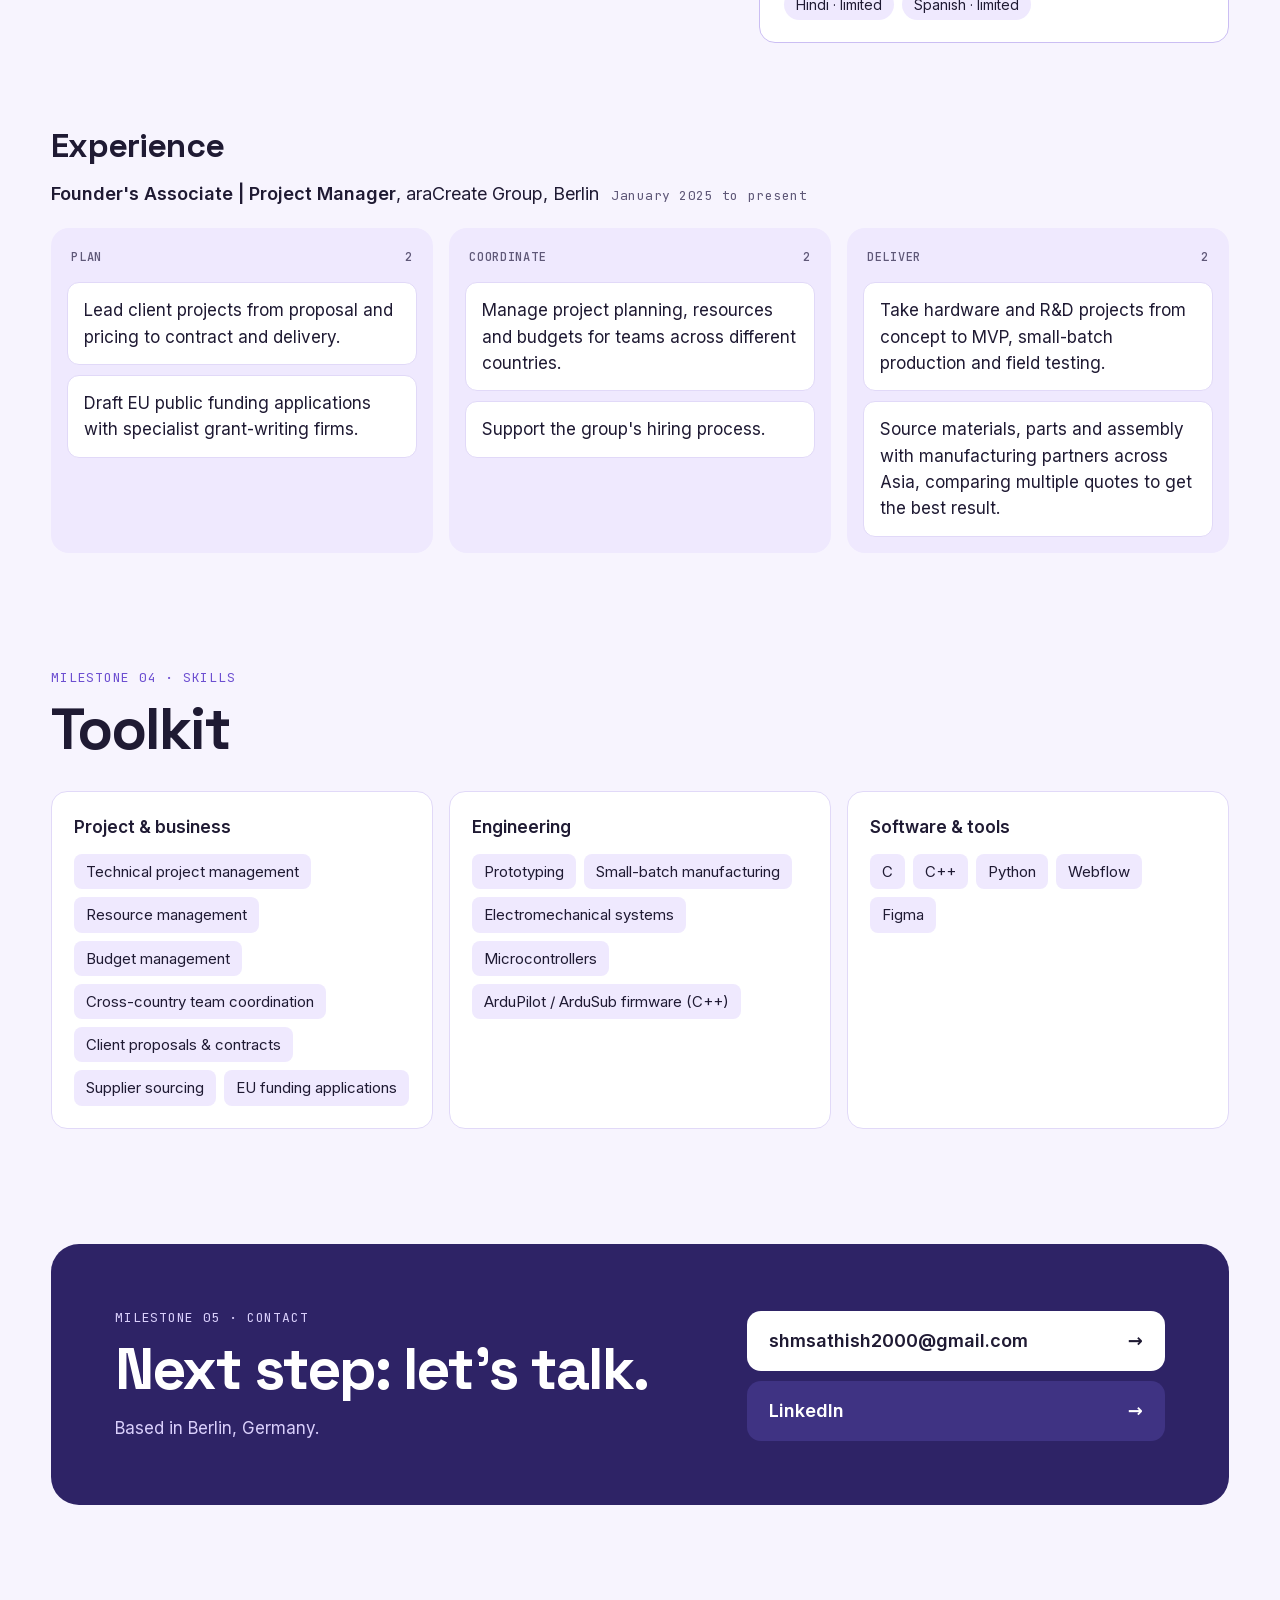
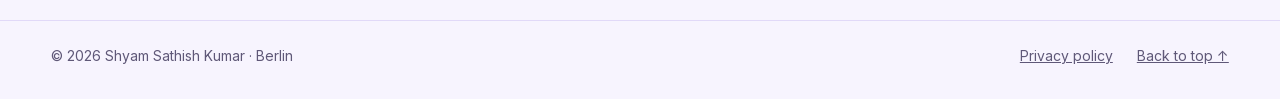
==== commit 6396b117: "Add privacy policy page, linked from the footer" ====
--- a/index.html
+++ b/index.html
@@ -373,7 +373,10 @@
 
   <footer class="site-footer">
     <p>© 2026 Shyam Sathish Kumar · Berlin</p>
-    <a href="#top">Back to top ↑</a>
+    <div class="footer-links">
+      <a href="privacy.html">Privacy policy</a>
+      <a href="#top">Back to top ↑</a>
+    </div>
   </footer>
 </body>
 </html>
--- a/styles.css
+++ b/styles.css
@@ -854,6 +854,55 @@
   margin: -12px 0;
 }
 
+.footer-links {
+  display: flex;
+  flex-wrap: wrap;
+  gap: 24px;
+}
+
+/* ---------- Privacy policy page ---------- */
+
+.back-link {
+  font-family: var(--font-mono);
+  font-size: 12px;
+  letter-spacing: 0.04em;
+  text-transform: uppercase;
+  color: var(--muted);
+  text-decoration: none;
+  display: inline-flex;
+  align-items: center;
+  min-height: 44px;
+}
+.back-link:hover { color: var(--accent); }
+
+.legal { max-width: calc(68ch + 2 * var(--gutter)); }
+.legal h1 {
+  font-family: var(--font-display);
+  font-weight: 700;
+  font-size: clamp(40px, 4.6vw, 68px);
+  line-height: 1;
+  letter-spacing: -0.035em;
+}
+.legal-updated {
+  margin-top: 16px;
+  font-family: var(--font-mono);
+  font-size: 13px;
+  color: var(--muted);
+}
+.legal h2 {
+  margin-top: 48px;
+  font-family: var(--font-display);
+  font-weight: 700;
+  font-size: 24px;
+  letter-spacing: -0.01em;
+}
+.legal p,
+.legal ul { margin-top: 12px; }
+.legal-updated + p { margin-top: 32px; }
+.legal ul { padding-left: 1.2em; list-style: disc; }
+.legal li + li { margin-top: 4px; }
+.legal a { color: var(--accent-deep); overflow-wrap: anywhere; }
+
 /* ---------- Motion (only when JS runs and the visitor allows motion) ---------- */
 
 @media (prefers-reduced-motion: no-preference) {
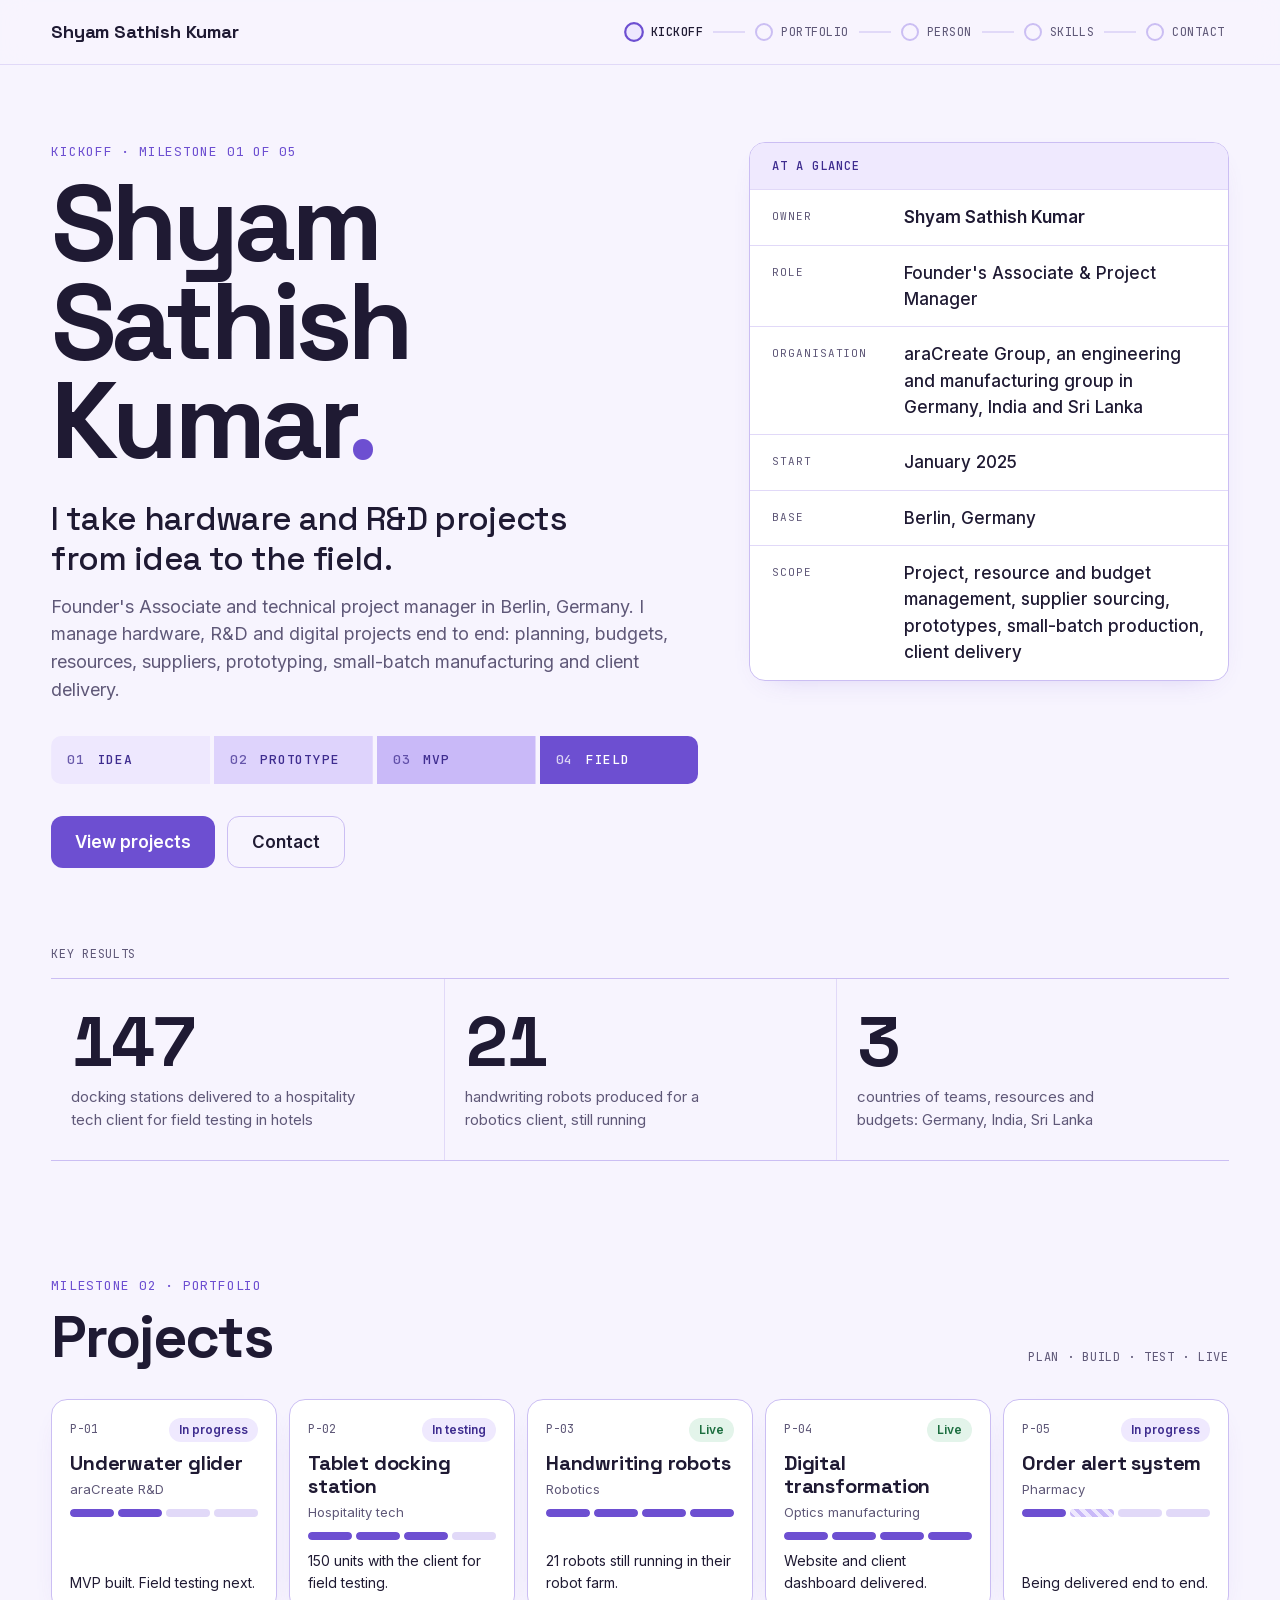
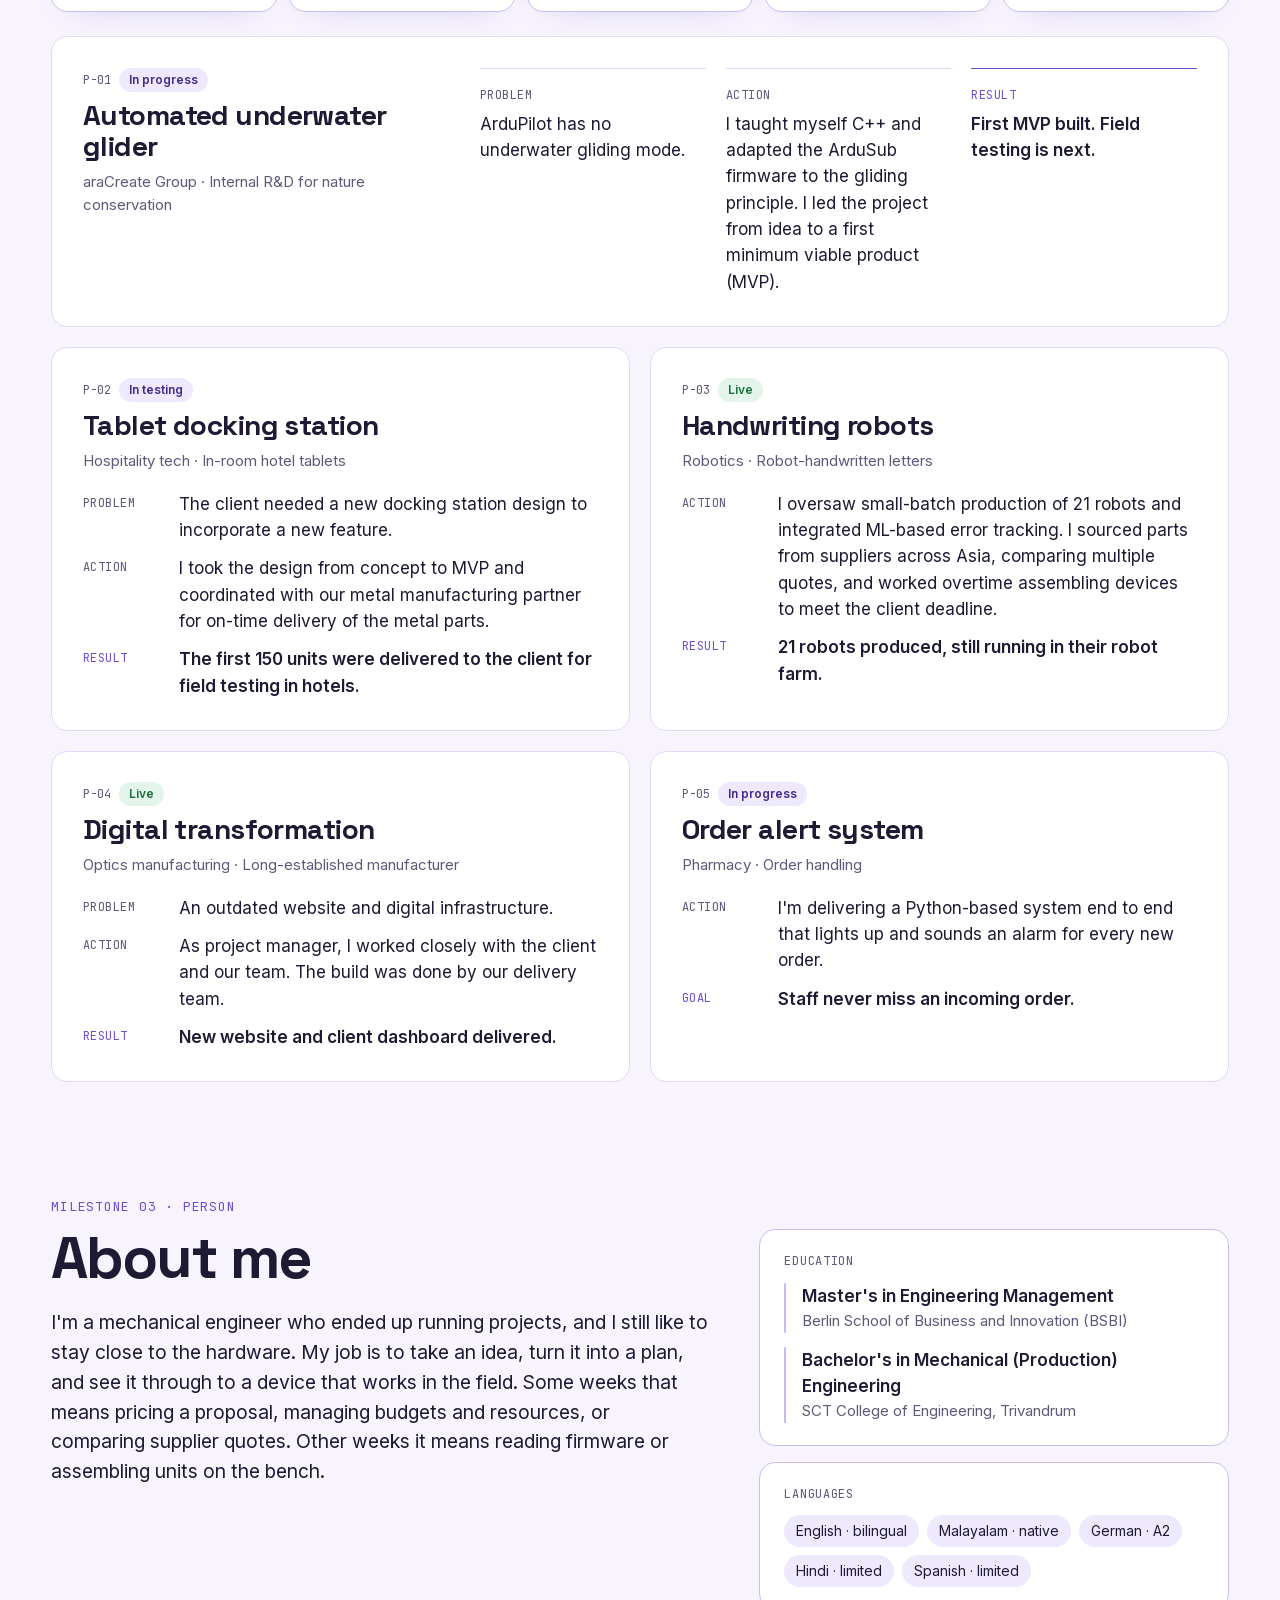
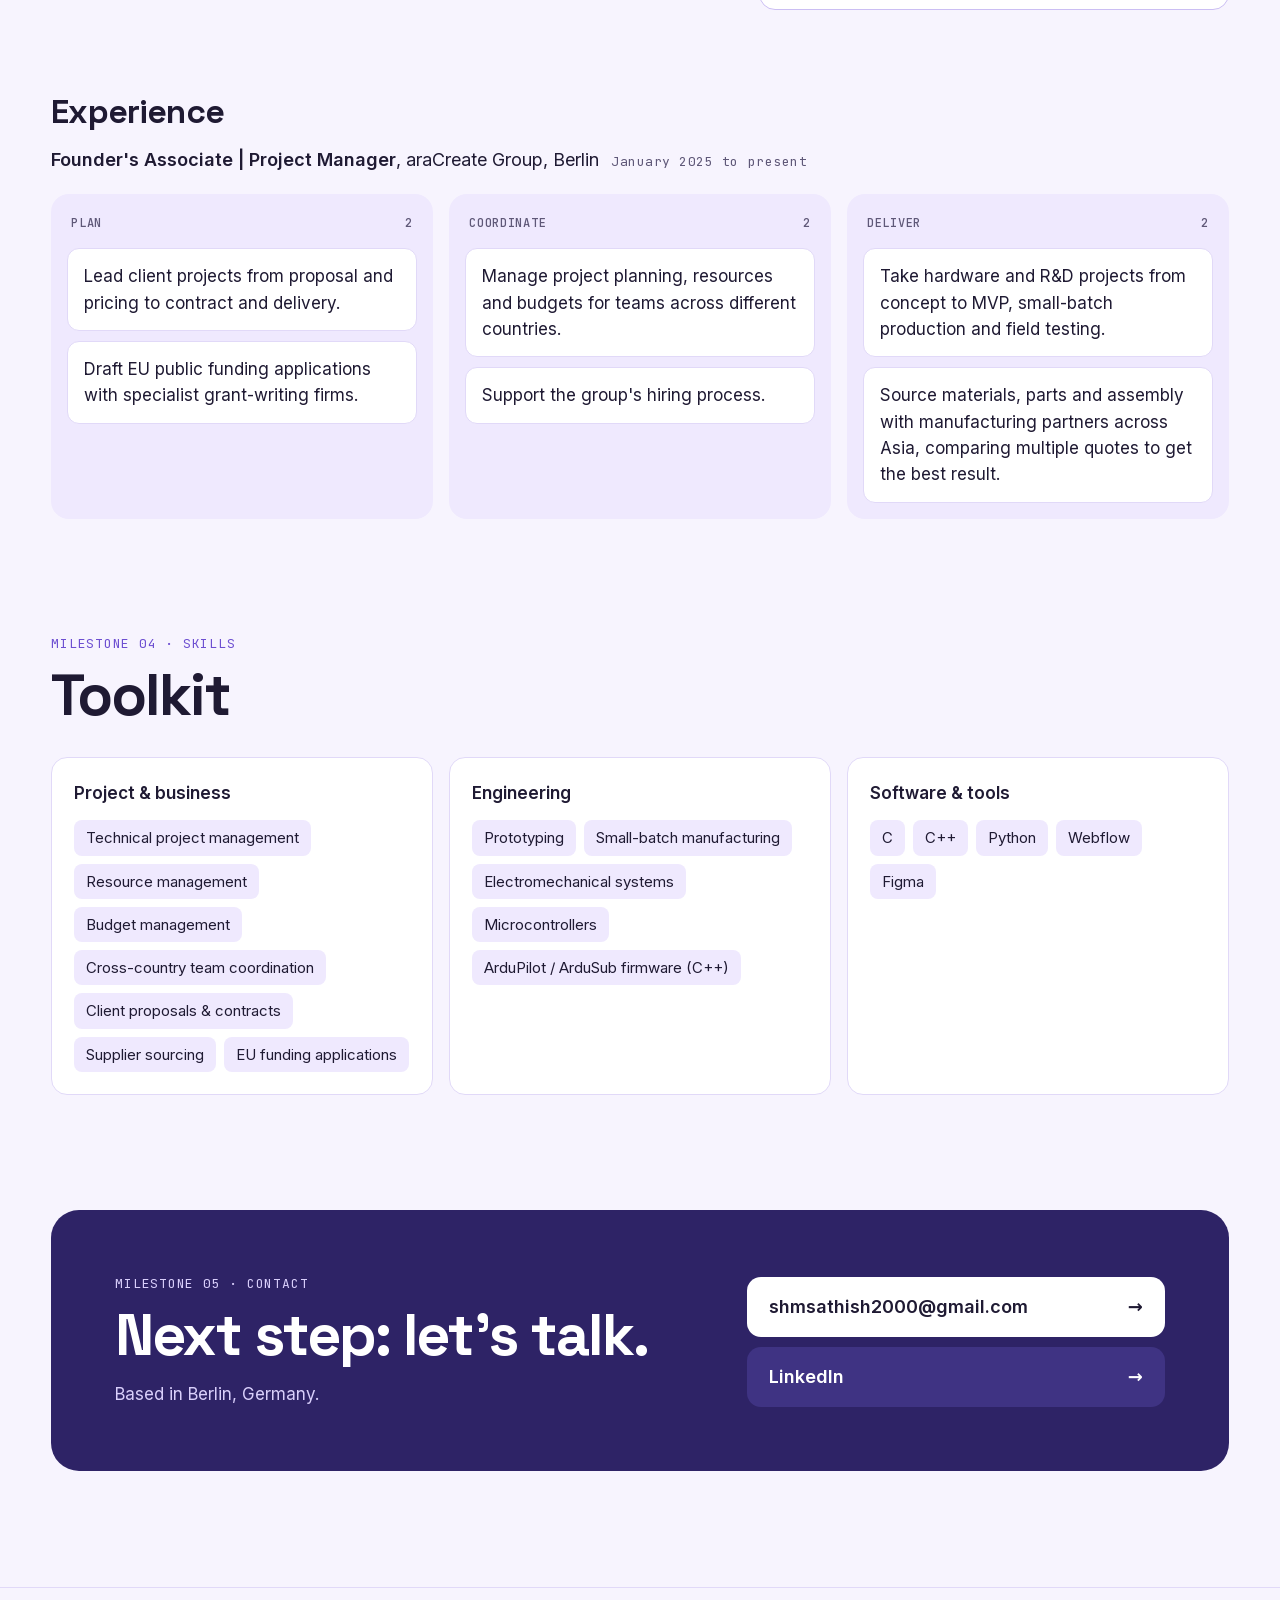
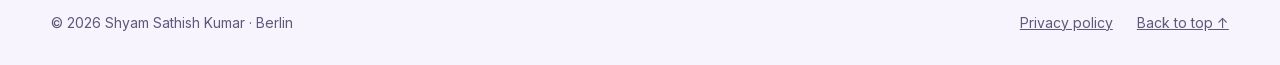
==== commit 99674d41: "Remove the handwriting robot drawing" ====
--- a/index.html
+++ b/index.html
@@ -217,13 +217,12 @@
           </dl>
         </article>
 
-        <article class="card card-figure" id="p-03" data-reveal>
+        <article class="card" id="p-03" data-reveal>
           <header class="card-head">
             <p class="card-meta"><span class="code">P-03</span><span class="chip chip-live">Live</span></p>
             <h3>Handwriting robots</h3>
             <p class="card-client">Robotics · Robot-handwritten letters</p>
           </header>
-          <img class="card-drawing" src="assets/images/handwriting-robot.jpg" alt="Technical drawing of the handwriting robot" width="864" height="864" loading="lazy" decoding="async">
           <dl class="par">
             <div><dt>Action</dt><dd>I oversaw small-batch production of 21 robots and integrated ML-based error tracking. I sourced parts from suppliers across Asia, comparing multiple quotes, and worked overtime assembling devices to meet the client deadline.</dd></div>
             <div class="par-result"><dt>Result</dt><dd>21 robots produced, still running in their robot farm.</dd></div>
--- a/styles.css
+++ b/styles.css
@@ -647,26 +647,6 @@
   aspect-ratio: 16 / 7;
 }
 
-/* Card with the handwriting robot drawing beside the text */
-.card-figure {
-  display: grid;
-  grid-template-columns: minmax(0, 1fr) 140px;
-  grid-template-areas: "head img" "par par";
-  gap: 18px;
-}
-.card-figure .card-head { grid-area: head; }
-.card-figure .par { grid-area: par; }
-.card-drawing {
-  grid-area: img;
-  width: 140px;
-  height: 140px;
-  object-fit: contain;
-  justify-self: end;
-  border-radius: var(--radius-sm);
-  border: 1px solid var(--line);
-  background: #FFFFFF;
-}
-
 /* ---------- Person ---------- */
 
 .split {
@@ -1063,11 +1043,6 @@
     padding: 6px 0 6px;
   }
   .par > div { grid-template-columns: minmax(0, 1fr); gap: 2px; }
-  .card-figure {
-    grid-template-columns: minmax(0, 1fr);
-    grid-template-areas: "head" "img" "par";
-  }
-  .card-drawing { justify-self: start; width: 120px; height: 120px; }
   .cta .btn { flex: 1 1 auto; }
   .contact-link { font-size: 16px; padding: 0 18px; }
 }
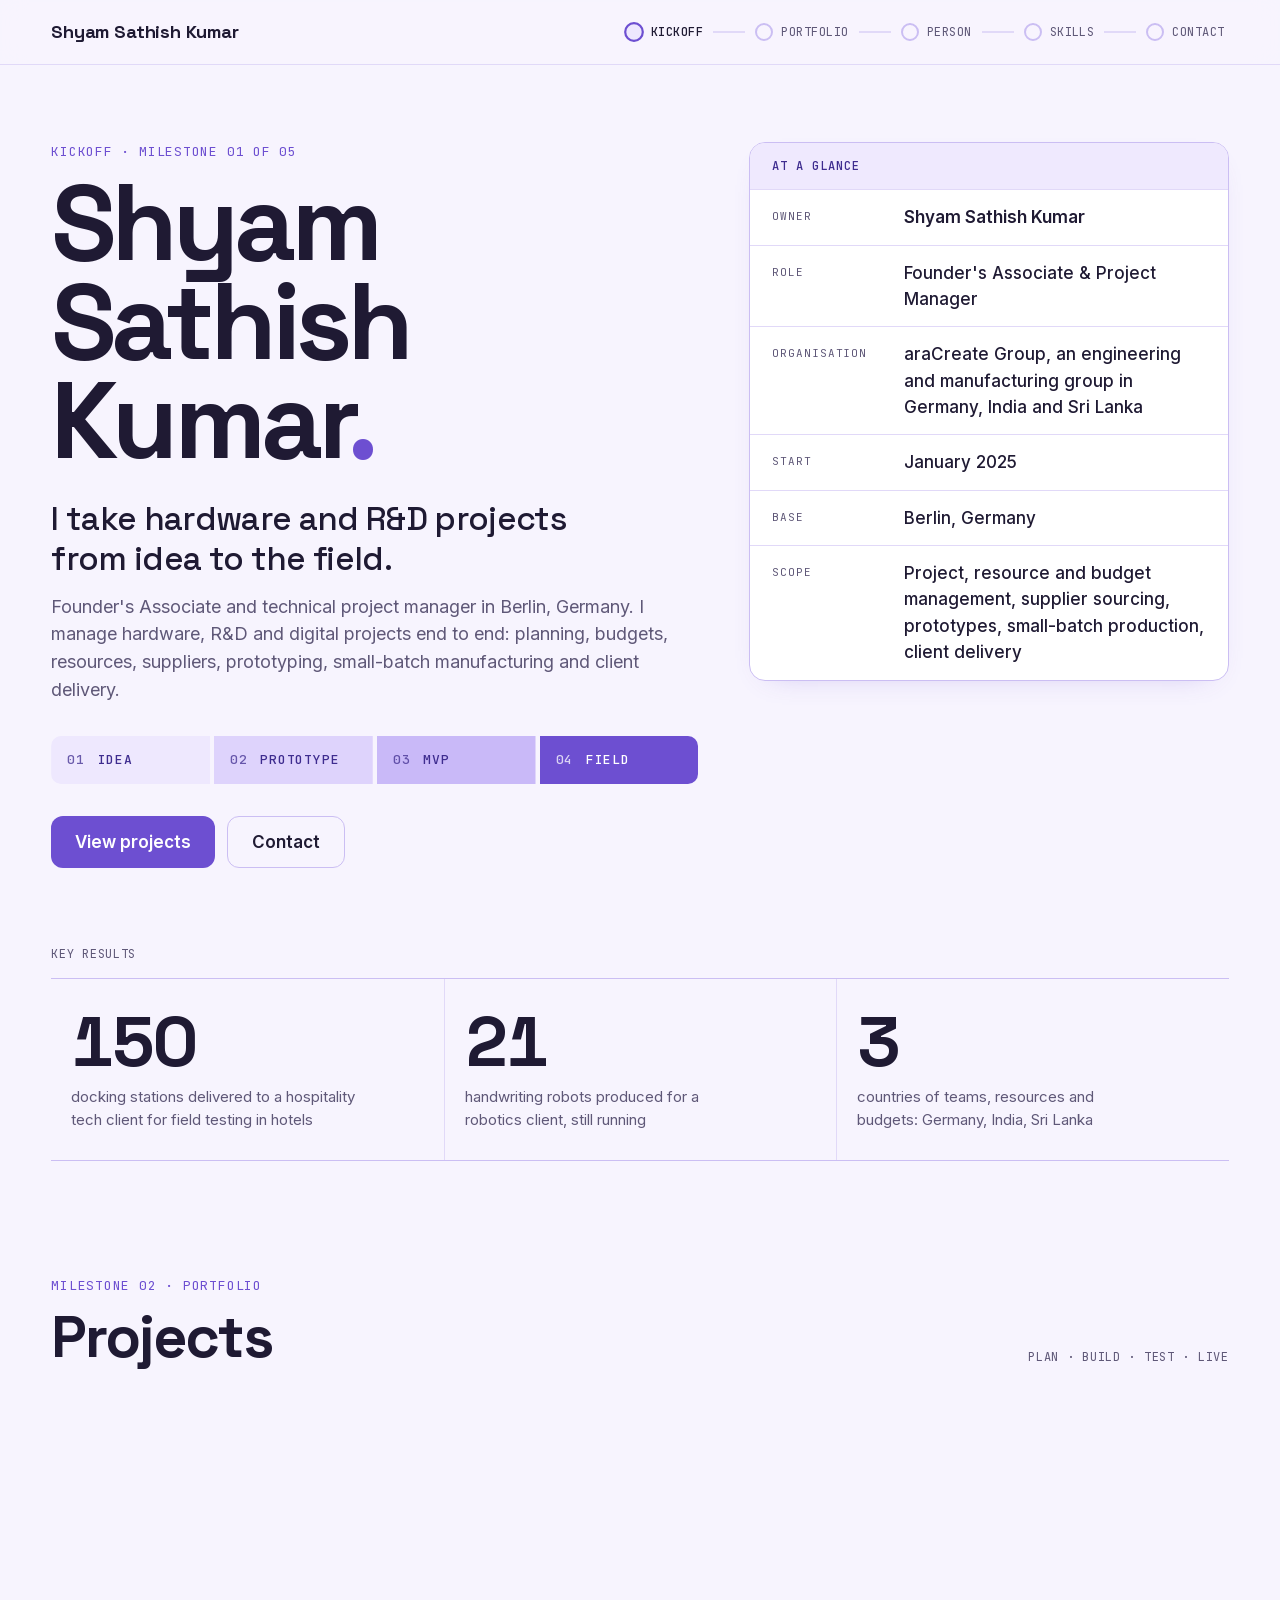
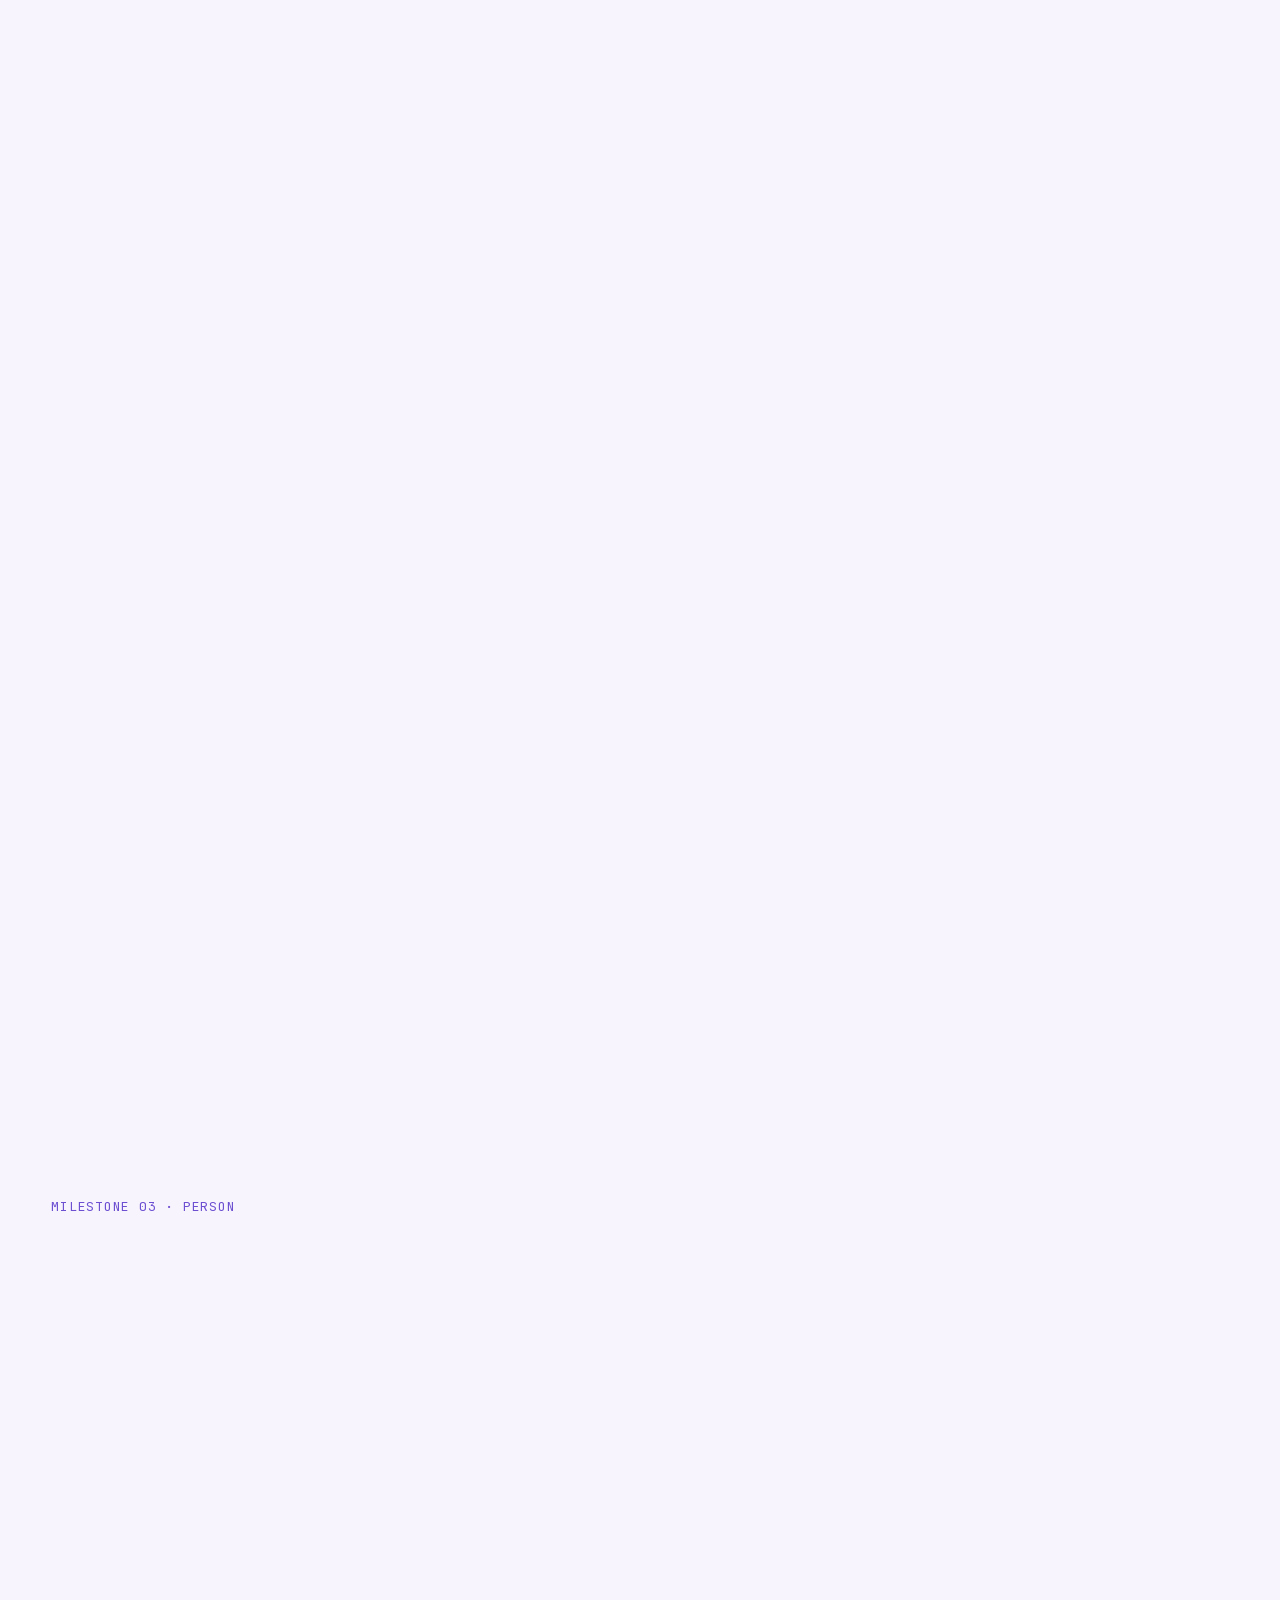
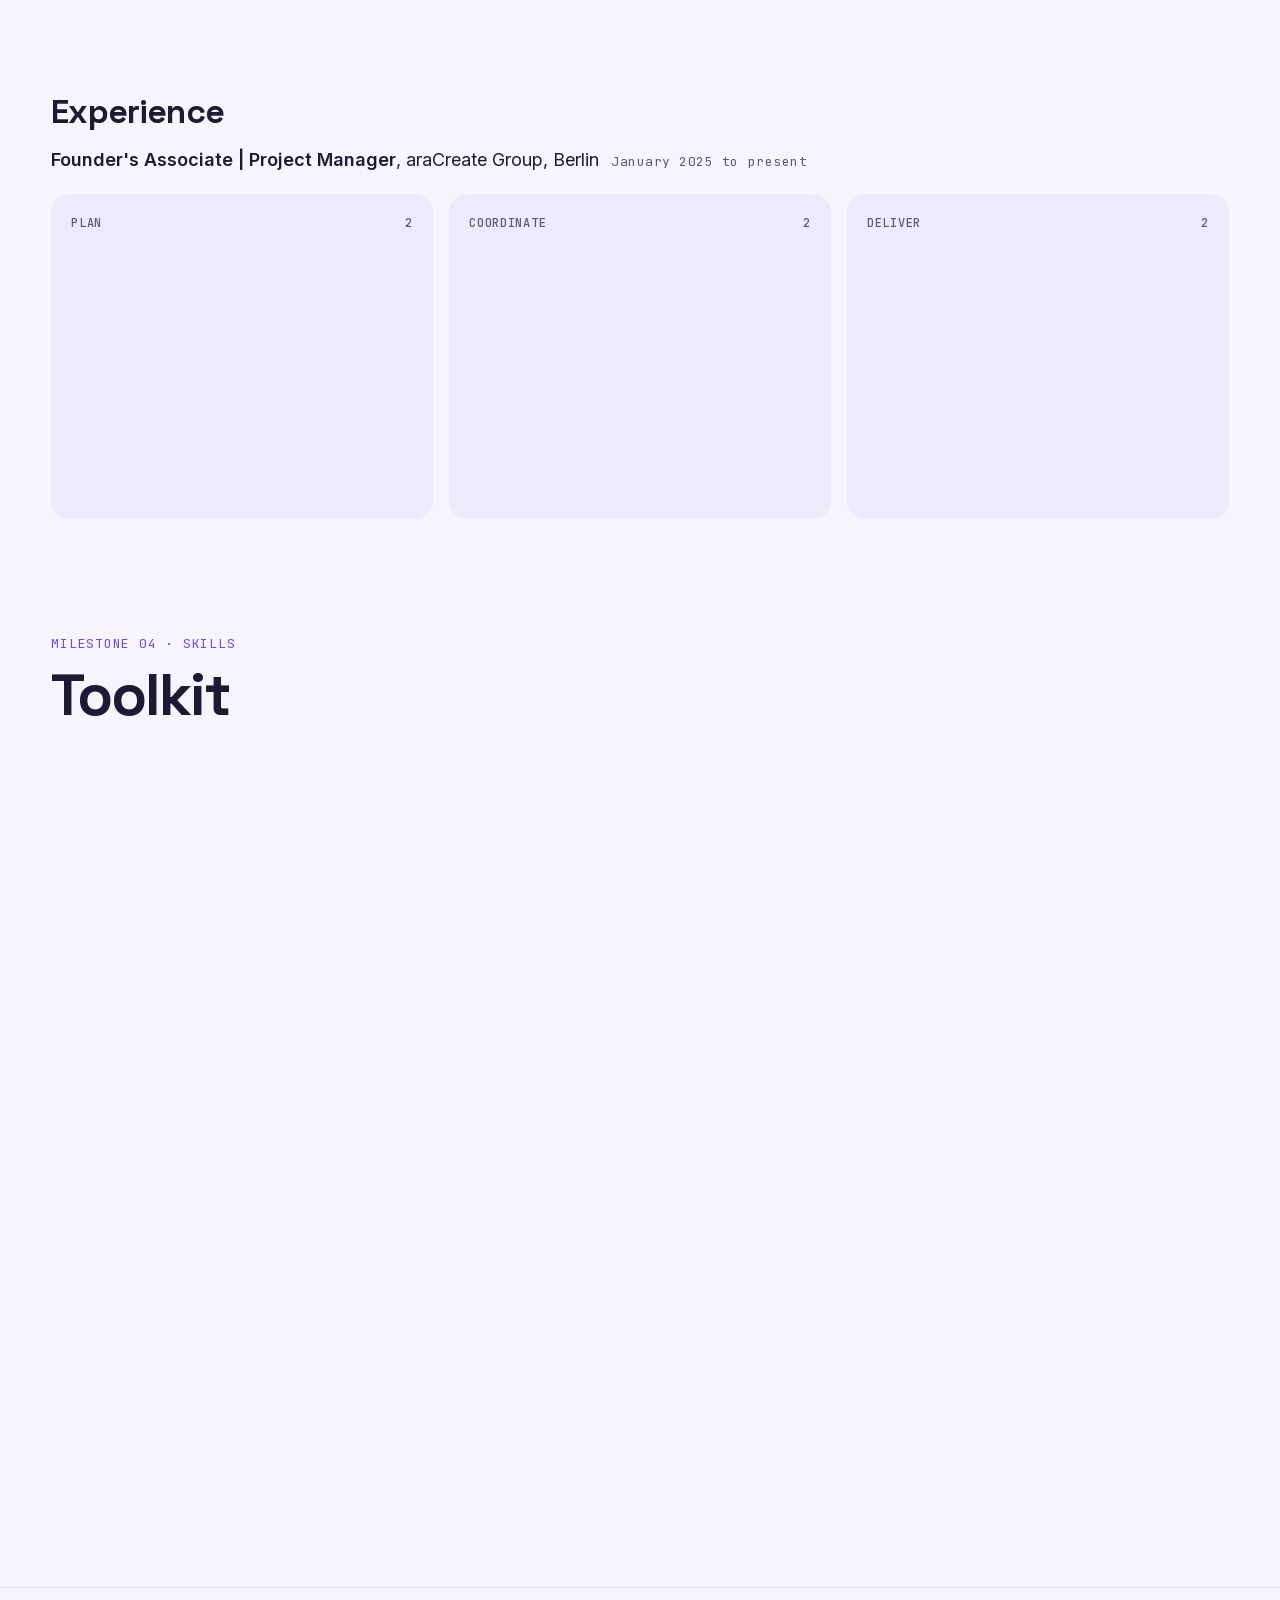
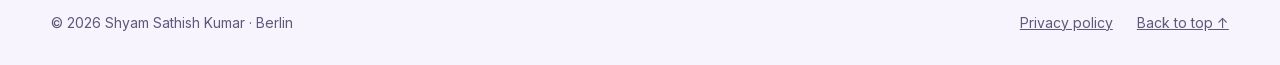
==== commit 29ca0842: "Add a Content Security Policy and referrer policy" ====
--- a/index.html
+++ b/index.html
@@ -3,6 +3,8 @@
 <head>
   <meta charset="utf-8">
   <meta name="viewport" content="width=device-width, initial-scale=1">
+  <meta http-equiv="Content-Security-Policy" content="default-src 'none'; script-src 'self' 'sha256-WZRJfWvsnNCPcxzZwvyhovnZGqhZaC+8gPGPRbx6wTk='; style-src 'self'; img-src 'self'; font-src 'self'; base-uri 'none'; form-action 'none'; upgrade-insecure-requests">
+  <meta name="referrer" content="strict-origin-when-cross-origin">
   <title>Shyam Sathish Kumar · Founder's Associate &amp; Technical Project Manager, Berlin</title>
   <meta name="description" content="Shyam Sathish Kumar is a Founder's Associate and technical project manager in Berlin who takes hardware and R&amp;D projects from idea to prototype, MVP, small-batch production and field testing.">
   <meta name="author" content="Shyam Sathish Kumar">
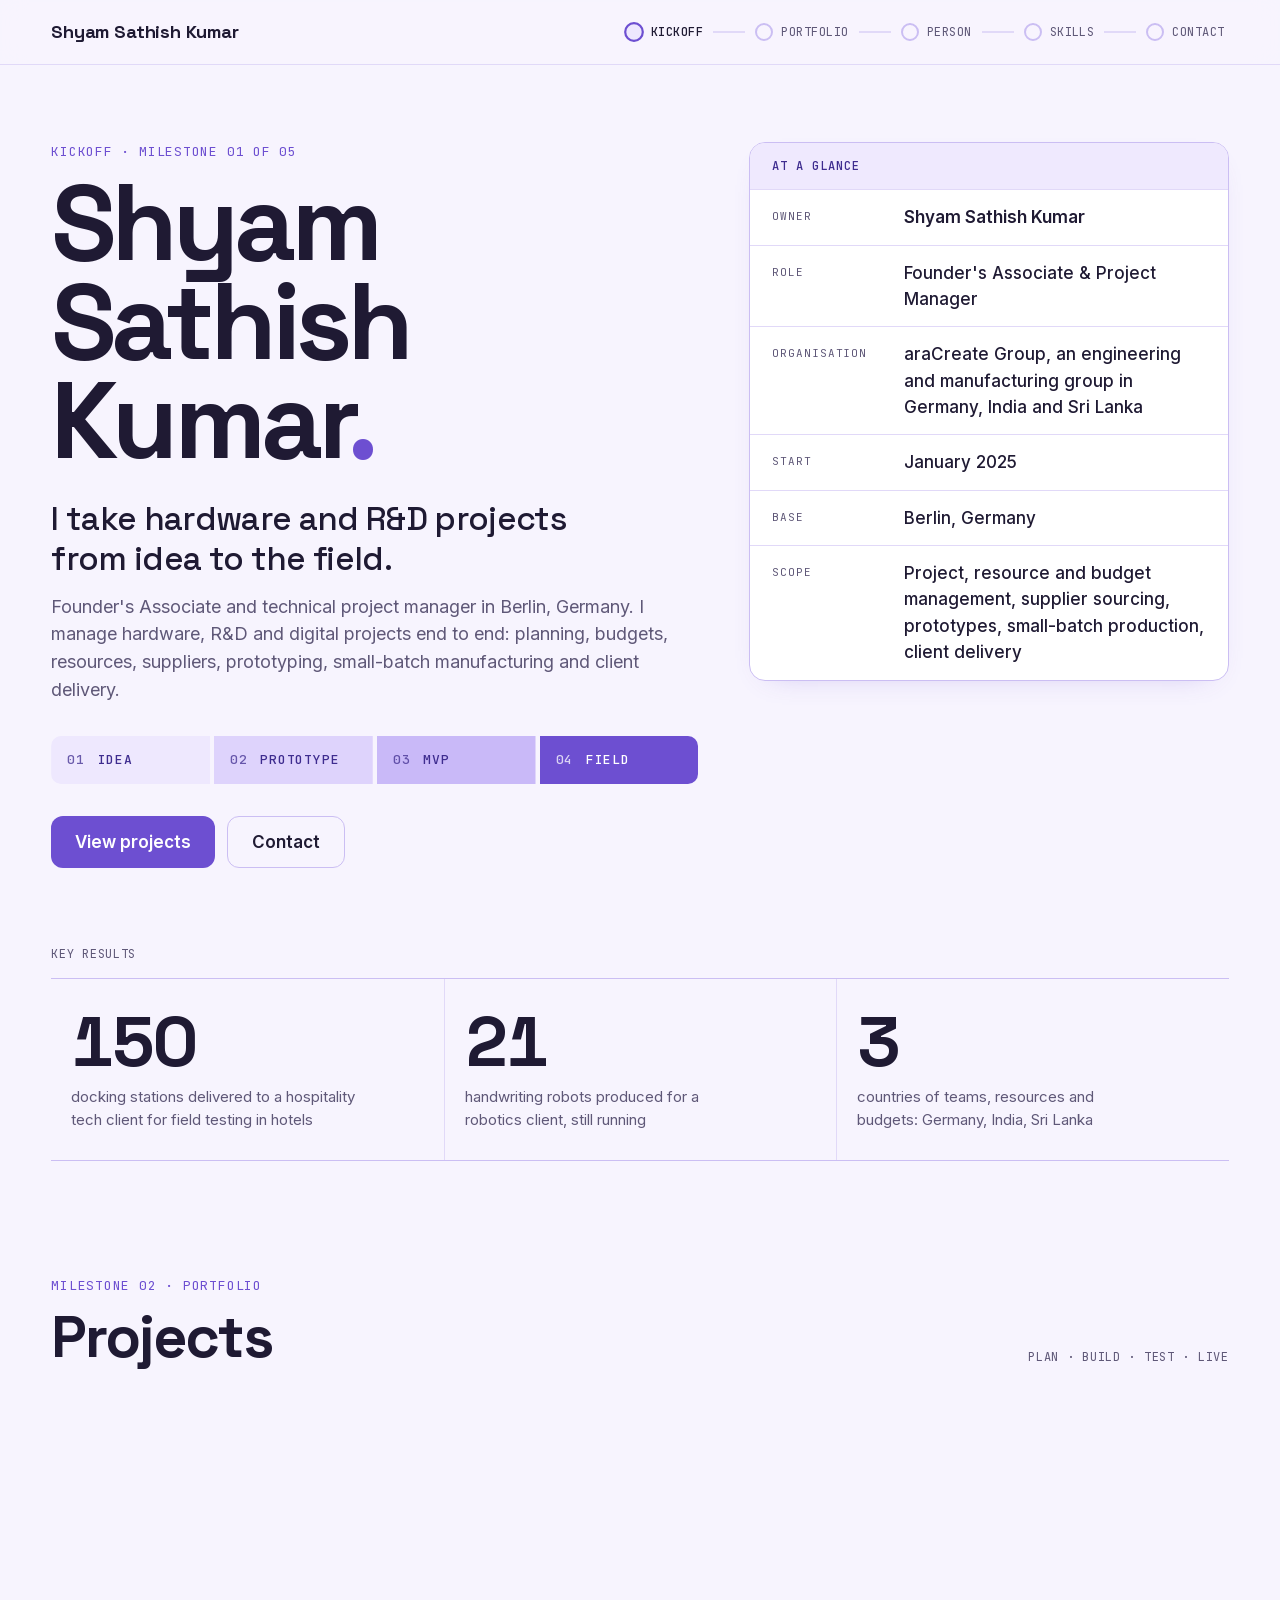
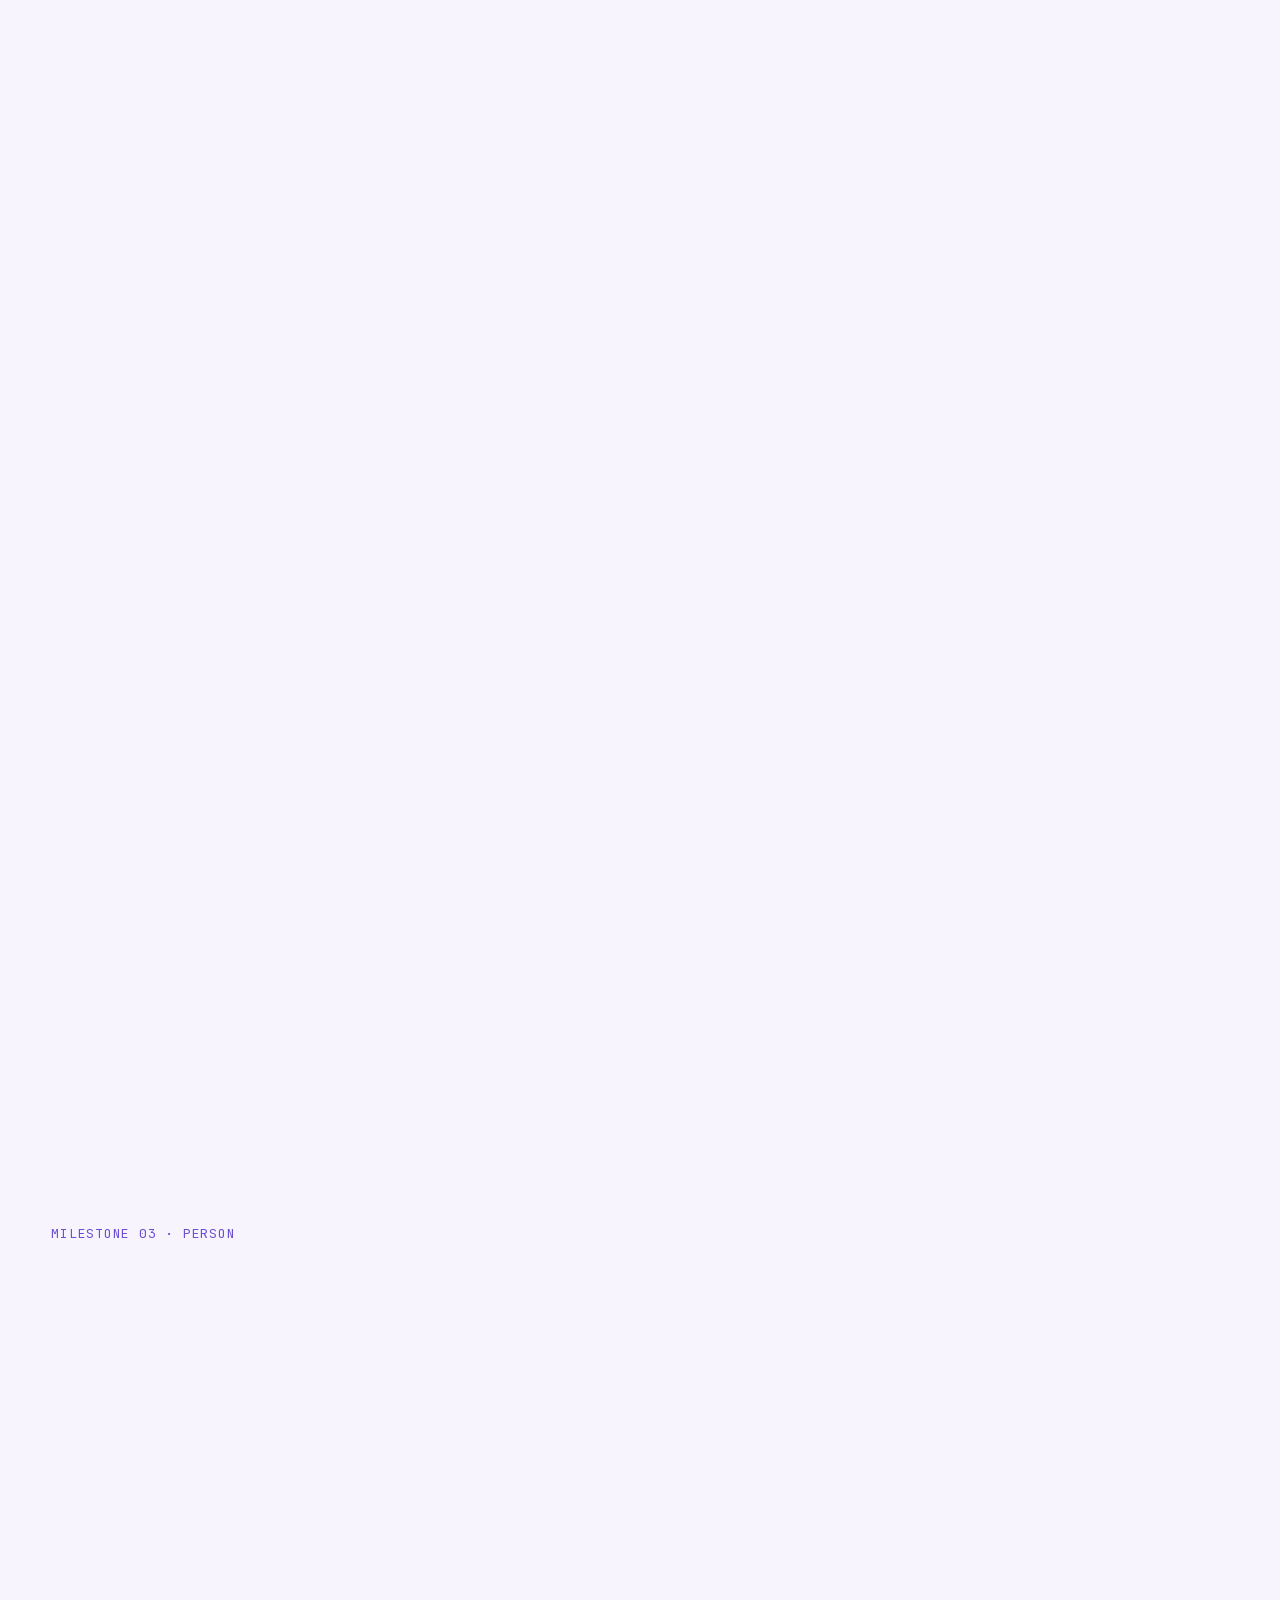
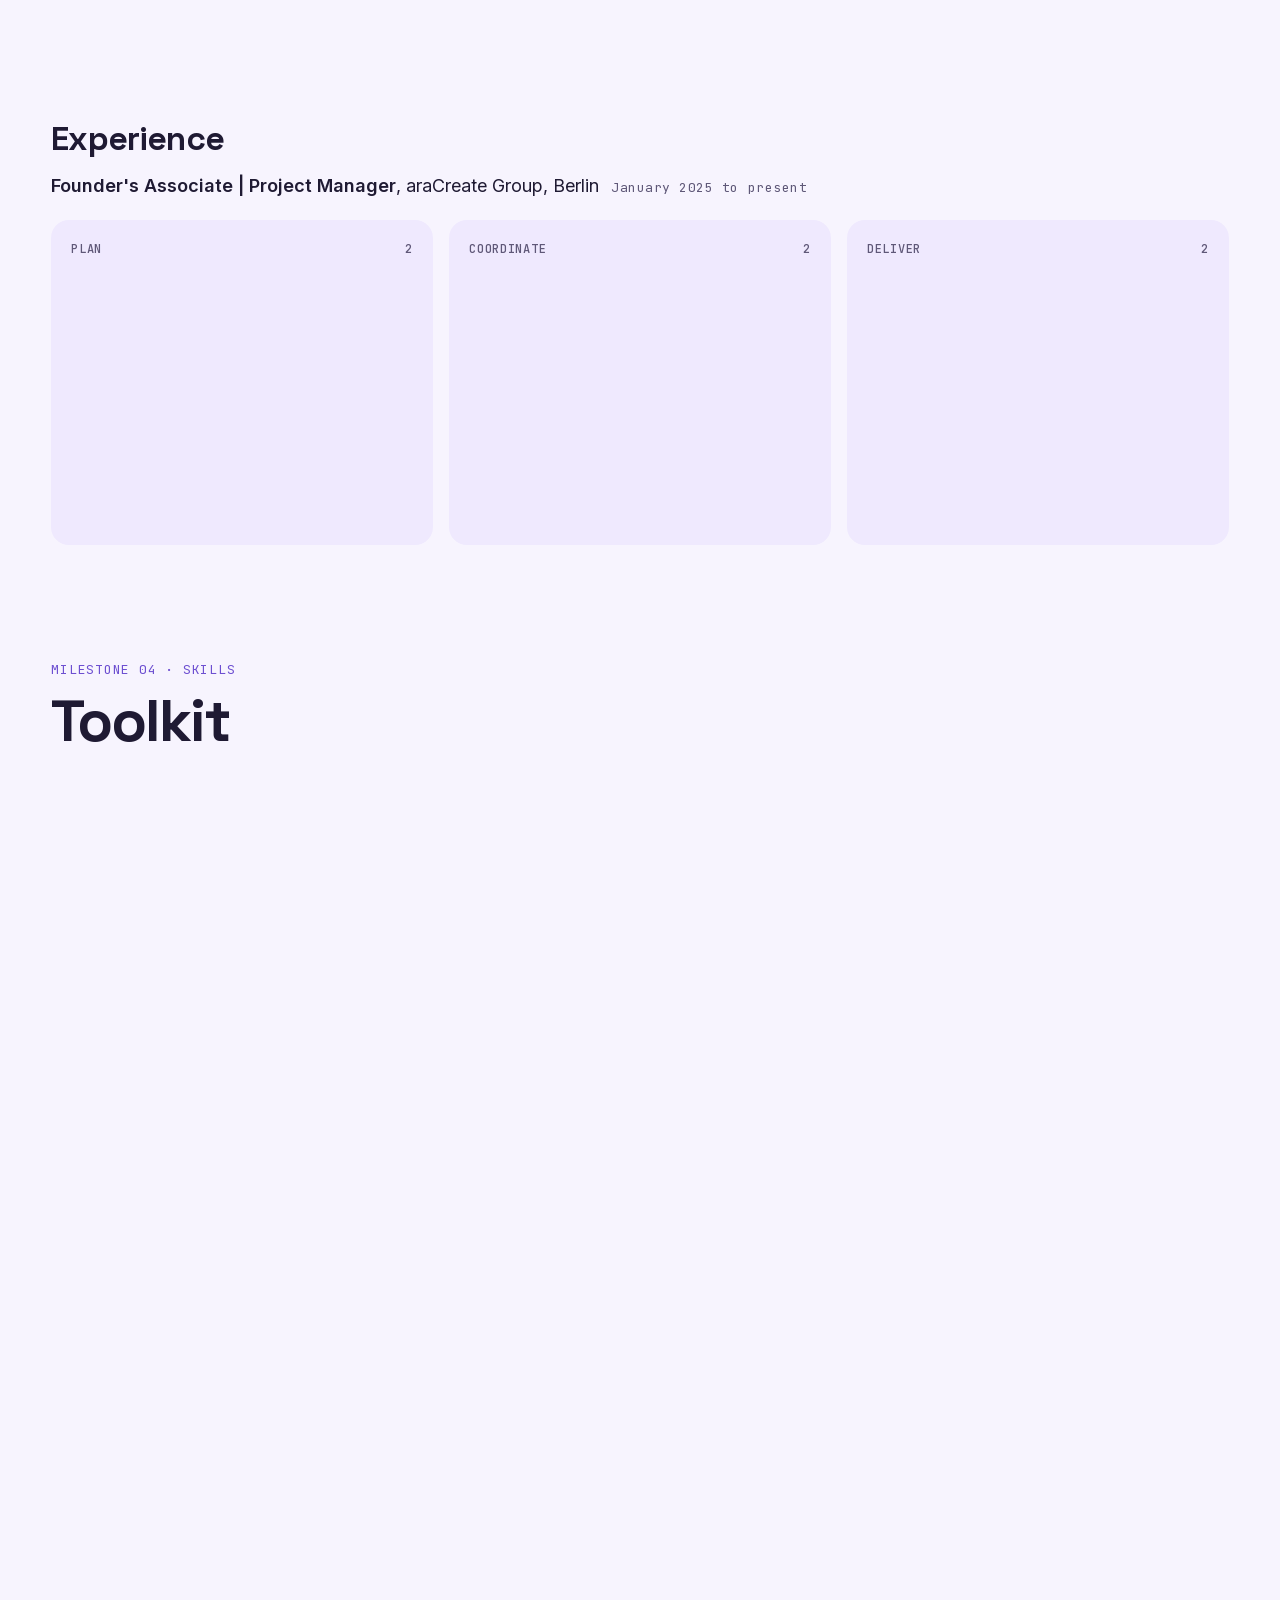
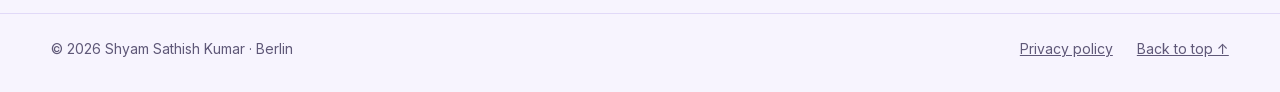
==== commit cc9e2405: "Mark the digital transformation project as in testing" ====
--- a/index.html
+++ b/index.html
@@ -171,11 +171,11 @@
         </li>
         <li data-reveal>
           <a class="tile" href="#p-04">
-            <span class="tile-top"><span class="code">P-04</span><span class="chip chip-live">Live</span></span>
+            <span class="tile-top"><span class="code">P-04</span><span class="chip">In testing</span></span>
             <span class="tile-name">Digital transformation</span>
             <span class="tile-client">Optics manufacturing</span>
-            <span class="meter" role="img" aria-label="Stage: live"><i class="on"></i><i class="on"></i><i class="on"></i><i class="on"></i></span>
-            <span class="tile-note">Website and client dashboard delivered.</span>
+            <span class="meter" role="img" aria-label="Stage: test"><i class="on"></i><i class="on"></i><i class="on"></i><i></i></span>
+            <span class="tile-note">In final testing. Dashboard already in use.</span>
           </a>
         </li>
         <li data-reveal>
@@ -233,14 +233,14 @@
 
         <article class="card" id="p-04" data-reveal>
           <header class="card-head">
-            <p class="card-meta"><span class="code">P-04</span><span class="chip chip-live">Live</span></p>
+            <p class="card-meta"><span class="code">P-04</span><span class="chip">In testing</span></p>
             <h3>Digital transformation</h3>
             <p class="card-client">Optics manufacturing · Long-established manufacturer</p>
           </header>
           <dl class="par">
             <div><dt>Problem</dt><dd>An outdated website and digital infrastructure.</dd></div>
-            <div><dt>Action</dt><dd>As project manager, I worked closely with the client and our team. The build was done by our delivery team.</dd></div>
-            <div class="par-result"><dt>Result</dt><dd>New website and client dashboard delivered.</dd></div>
+            <div><dt>Action</dt><dd>As project manager, I work closely with the client and our team. The build is done by our delivery team.</dd></div>
+            <div class="par-result"><dt>Status</dt><dd>In final testing. The client dashboard is already in use internally.</dd></div>
           </dl>
         </article>
 
@@ -346,7 +346,6 @@
         <div class="skill-group" data-reveal>
           <h3>Software &amp; tools</h3>
           <ul class="tags">
-            <li>C</li>
             <li>C++</li>
             <li>Python</li>
             <li>Webflow</li>
